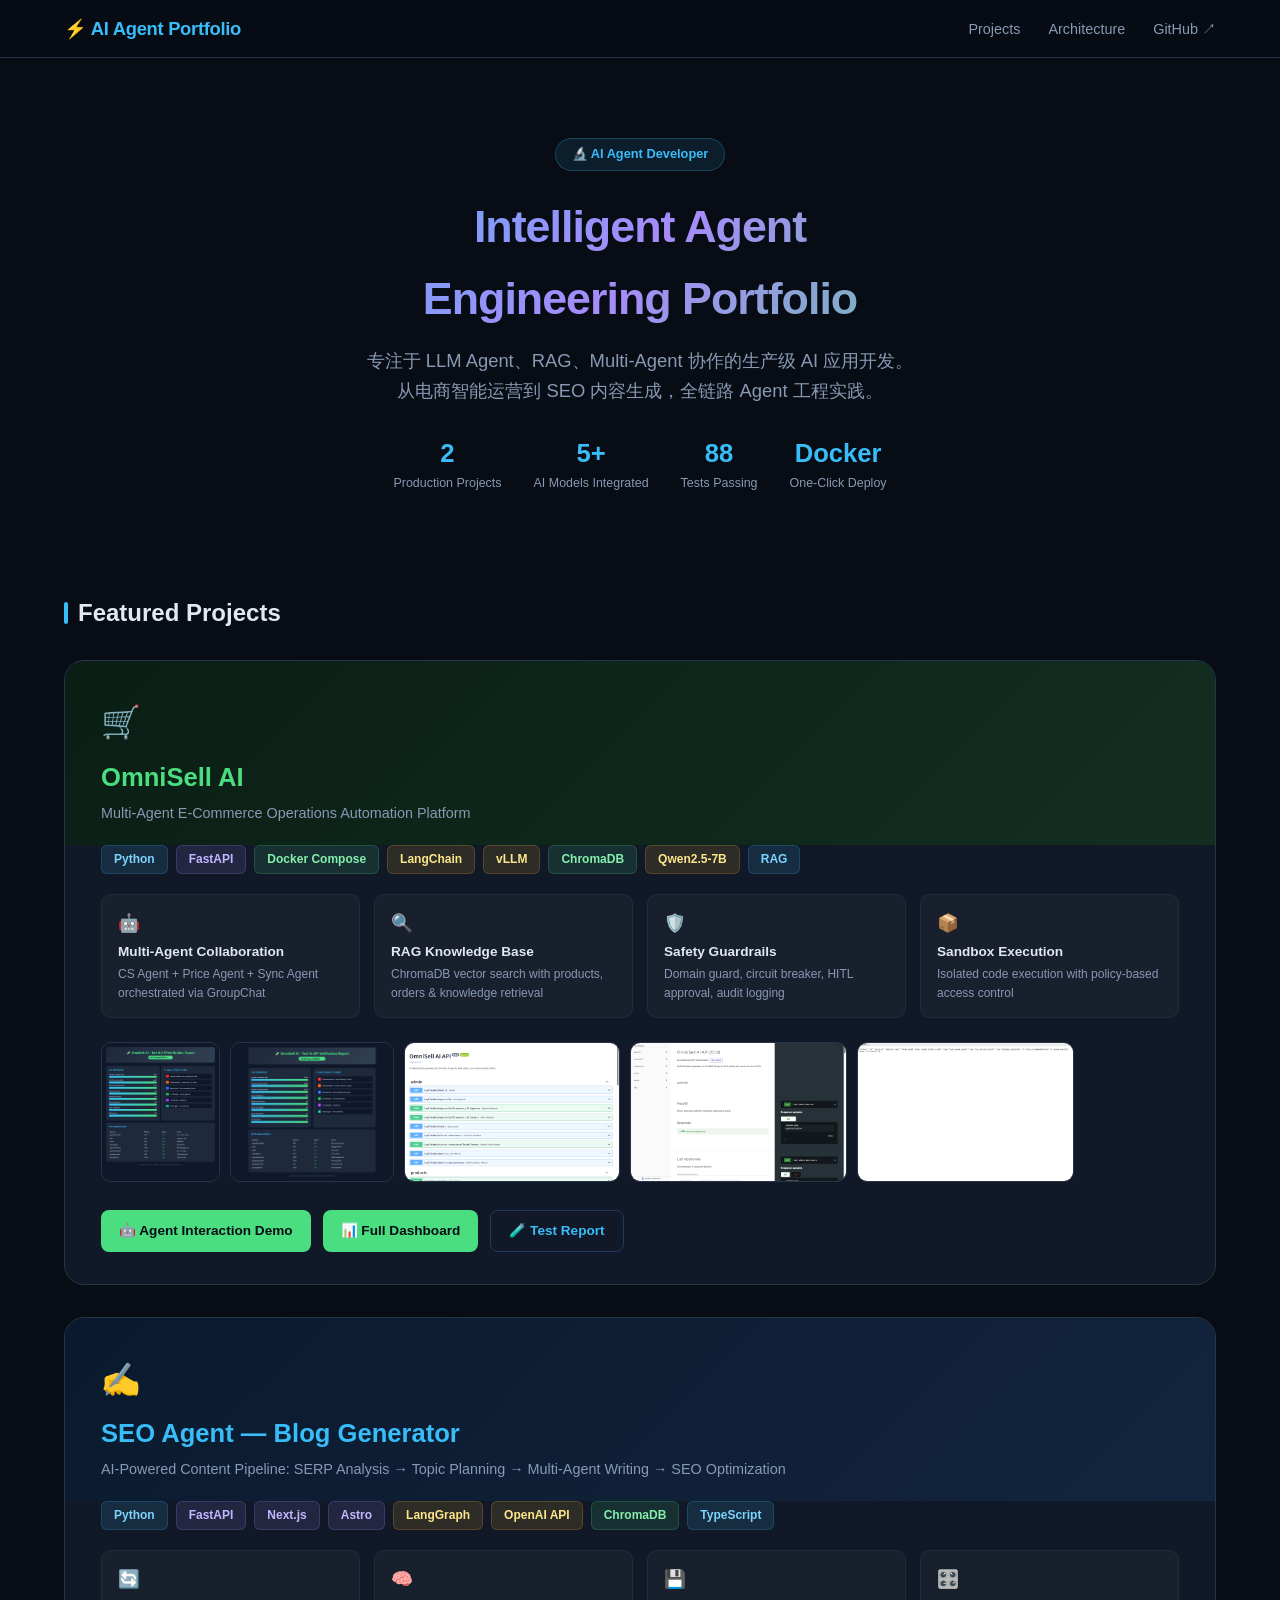
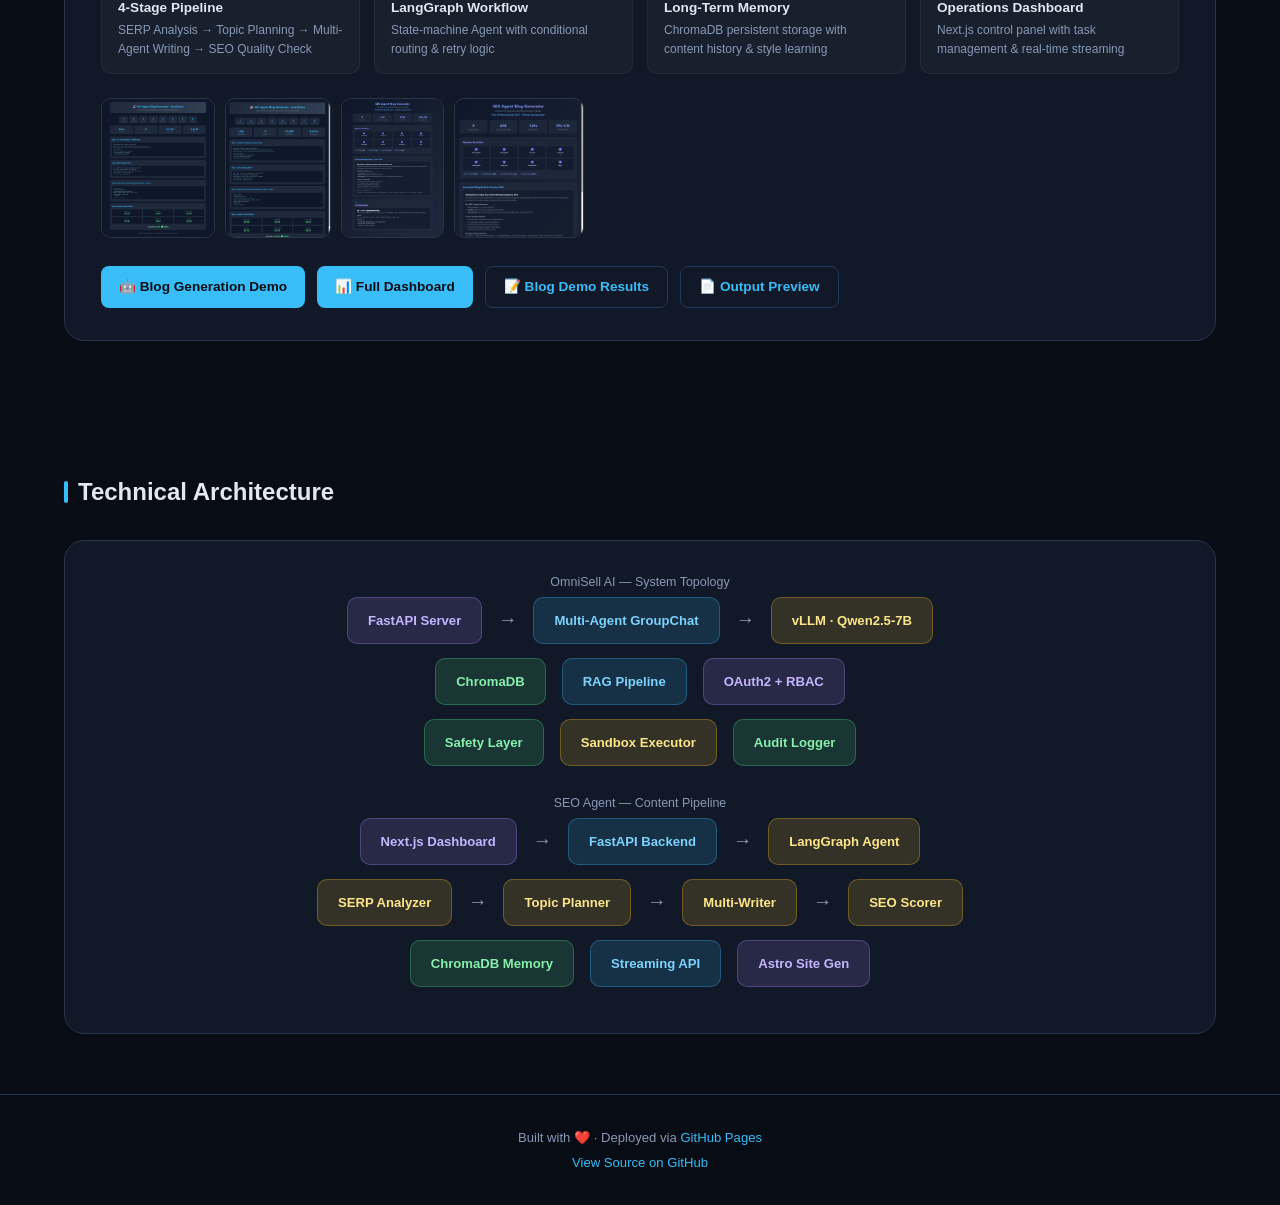
==== index.html @ cc92be22 "Initial commit: portfolio site" ====
﻿<!DOCTYPE html>
<html lang="zh-CN">
<head>
<meta charset="UTF-8">
<meta name="viewport" content="width=device-width, initial-scale=1.0">
<title>AI Agent Developer — Portfolio</title>
<style>
* { margin: 0; padding: 0; box-sizing: border-box; }

:root {
  --bg: #080c14;
  --surface: #111827;
  --surface-hover: #1a2332;
  --border: #1e3a5f;
  --border-light: #263548;
  --text: #e2e8f0;
  --text-muted: #8899b4;
  --accent-blue: #38bdf8;
  --accent-green: #4ade80;
  --accent-purple: #a78bfa;
  --accent-amber: #fbbf24;
}

body {
  font-family: "Segoe UI", "Microsoft YaHei", "PingFang SC", -apple-system, sans-serif;
  background: var(--bg);
  color: var(--text);
  line-height: 1.6;
  min-height: 100vh;
}

.container { max-width: 1200px; margin: 0 auto; padding: 0 24px; }

/* ── Navigation ── */
.nav {
  position: sticky; top: 0; z-index: 100;
  background: rgba(8, 12, 20, 0.85);
  backdrop-filter: blur(16px);
  border-bottom: 1px solid var(--border-light);
  padding: 14px 0;
}
.nav .container { display: flex; align-items: center; justify-content: space-between; }
.nav .logo { font-size: 1.15em; font-weight: 700; color: var(--accent-blue); letter-spacing: -0.3px; }
.nav-links { display: flex; gap: 28px; list-style: none; }
.nav-links a { color: var(--text-muted); text-decoration: none; font-size: 0.9em; transition: color 0.2s; }
.nav-links a:hover { color: var(--text); }

/* ── Hero ── */
.hero {
  padding: 80px 0 60px;
  text-align: center;
}
.hero .badge {
  display: inline-block; padding: 5px 16px;
  background: rgba(56, 189, 248, 0.1);
  border: 1px solid rgba(56, 189, 248, 0.25);
  border-radius: 20px;
  color: var(--accent-blue); font-size: 0.8em; font-weight: 600;
  margin-bottom: 20px;
}
.hero h1 {
  font-size: 2.8em; font-weight: 800; letter-spacing: -1px;
  background: linear-gradient(135deg, #38bdf8 0%, #a78bfa 50%, #4ade80 100%);
  -webkit-background-clip: text; -webkit-text-fill-color: transparent;
  margin-bottom: 12px;
}
.hero .tagline { font-size: 1.15em; color: var(--text-muted); max-width: 560px; margin: 0 auto 28px; }
.hero .quick-stats { display: flex; gap: 32px; justify-content: center; flex-wrap: wrap; }
.hero .stat-item { text-align: center; }
.hero .stat-num { font-size: 1.6em; font-weight: 700; color: var(--accent-blue); }
.hero .stat-label { font-size: 0.78em; color: var(--text-muted); }

/* ── Section Titles ── */
.section-title {
  font-size: 1.5em; font-weight: 700; margin-bottom: 28px;
  display: flex; align-items: center; gap: 10px;
}
.section-title::before {
  content: ""; display: inline-block; width: 4px; height: 22px;
  background: var(--accent-blue); border-radius: 2px;
}

/* ── Project Cards ── */
.projects-section { padding: 40px 0 60px; }
.project-card {
  background: var(--surface);
  border: 1px solid var(--border-light);
  border-radius: 20px;
  overflow: hidden;
  margin-bottom: 32px;
  transition: border-color 0.25s, box-shadow 0.25s;
}
.project-card:hover { border-color: var(--border); box-shadow: 0 8px 40px rgba(0,0,0,0.3); }

.project-hero {
  padding: 36px 36px 20px;
  position: relative;
}
.project-hero.omnisell { background: linear-gradient(135deg, #0a1e14 0%, #132e21 100%); }
.project-hero.seo { background: linear-gradient(135deg, #0a1a2e 0%, #13243e 100%); }
.project-hero .project-icon { font-size: 2em; margin-bottom: 8px; }
.project-hero h2 { font-size: 1.6em; font-weight: 700; }
.project-hero.omnisell h2 { color: var(--accent-green); }
.project-hero.seo h2 { color: var(--accent-blue); }
.project-hero .project-subtitle { color: var(--text-muted); font-size: 0.9em; margin-top: 4px; }

.project-body { padding: 0 36px 32px; }

/* Tags */
.tag-list { display: flex; flex-wrap: wrap; gap: 8px; margin-bottom: 20px; }
.tag {
  padding: 4px 12px; border-radius: 6px;
  font-size: 0.75em; font-weight: 600;
}
.tag.lang { background: rgba(56,189,248,0.12); color: #7dd3fc; border: 1px solid rgba(56,189,248,0.2); }
.tag.fw { background: rgba(167,139,250,0.12); color: #c4b5fd; border: 1px solid rgba(167,139,250,0.2); }
.tag.infra { background: rgba(74,222,128,0.12); color: #86efac; border: 1px solid rgba(74,222,128,0.2); }
.tag.ai { background: rgba(251,191,36,0.12); color: #fde68a; border: 1px solid rgba(251,191,36,0.2); }

/* Feature Grid */
.feature-grid { display: grid; grid-template-columns: repeat(auto-fit, minmax(240px, 1fr)); gap: 14px; margin-bottom: 24px; }
.feature-item {
  background: rgba(255,255,255,0.03);
  border: 1px solid rgba(255,255,255,0.05);
  border-radius: 10px; padding: 14px 16px;
}
.feature-item .feat-icon { font-size: 1.1em; margin-bottom: 4px; }
.feature-item .feat-title { font-size: 0.85em; font-weight: 600; color: var(--text); }
.feature-item .feat-desc { font-size: 0.75em; color: var(--text-muted); margin-top: 2px; }

/* Screenshot Strip */
.screenshot-strip { display: flex; gap: 10px; overflow-x: auto; padding-bottom: 8px; margin-bottom: 20px; }
.screenshot-strip img {
  height: 140px; border-radius: 10px;
  border: 1px solid var(--border-light);
  flex-shrink: 0; cursor: pointer;
  transition: transform 0.2s, border-color 0.2s;
}
.screenshot-strip img:hover { transform: scale(1.03); border-color: var(--accent-blue); }

/* Demo Links */
.demo-links { display: flex; gap: 12px; flex-wrap: wrap; }
.demo-link {
  display: inline-flex; align-items: center; gap: 6px;
  padding: 9px 18px; border-radius: 8px;
  font-size: 0.85em; font-weight: 600; text-decoration: none;
  transition: all 0.2s;
}
.demo-link.primary {
  background: var(--accent-blue); color: #080c14;
}
.demo-link.primary:hover { background: #7dd3fc; }
.demo-link.secondary {
  border: 1px solid var(--border); color: var(--accent-blue);
}
.demo-link.secondary:hover { border-color: var(--accent-blue); background: rgba(56,189,248,0.08); }
.demo-link.green {
  background: var(--accent-green); color: #080c14;
}
.demo-link.green:hover { background: #86efac; }

/* ── Architecture Section ── */
.arch-section { padding: 40px 0 60px; }
.arch-diagram {
  background: var(--surface);
  border: 1px solid var(--border-light);
  border-radius: 20px; padding: 32px;
  overflow-x: auto;
}
.arch-row { display: flex; gap: 16px; justify-content: center; flex-wrap: wrap; margin-bottom: 14px; }
.arch-box {
  padding: 12px 20px; border-radius: 10px;
  font-size: 0.82em; font-weight: 600; text-align: center;
  white-space: nowrap;
}
.arch-box.frontend { background: rgba(167,139,250,0.15); border: 1px solid rgba(167,139,250,0.3); color: #c4b5fd; }
.arch-box.backend { background: rgba(56,189,248,0.15); border: 1px solid rgba(56,189,248,0.3); color: #7dd3fc; }
.arch-box.data { background: rgba(74,222,128,0.15); border: 1px solid rgba(74,222,128,0.3); color: #86efac; }
.arch-box.ai { background: rgba(251,191,36,0.15); border: 1px solid rgba(251,191,36,0.3); color: #fde68a; }
.arch-arrow { color: var(--text-muted); font-size: 1.2em; display: flex; align-items: center; }

/* ── Footer ── */
.footer {
  border-top: 1px solid var(--border-light);
  padding: 32px 0;
  text-align: center;
  color: var(--text-muted); font-size: 0.82em;
}
.footer a { color: var(--accent-blue); text-decoration: none; }
.footer a:hover { text-decoration: underline; }

/* ── Responsive ── */
@media (max-width: 768px) {
  .hero h1 { font-size: 2em; }
  .hero .quick-stats { gap: 18px; }
  .project-hero, .project-body { padding-left: 20px; padding-right: 20px; }
  .feature-grid { grid-template-columns: 1fr; }
}
</style>
</head>
<body>

<!-- Navigation -->
<nav class="nav">
  <div class="container">
    <span class="logo">⚡ AI Agent Portfolio</span>
    <ul class="nav-links">
      <li><a href="#projects">Projects</a></li>
      <li><a href="#architecture">Architecture</a></li>
      <li><a href="https://github.com" target="_blank">GitHub ↗</a></li>
    </ul>
  </div>
</nav>

<!-- Hero -->
<section class="hero">
  <div class="container">
    <div class="badge">🔬 AI Agent Developer</div>
    <h1>Intelligent Agent<br>Engineering Portfolio</h1>
    <p class="tagline">
专注于 LLM Agent、RAG、Multi-Agent 协作的生产级 AI 应用开发。
从电商智能运营到 SEO 内容生成，全链路 Agent 工程实践。
    </p>
    <div class="quick-stats">
      <div class="stat-item"><div class="stat-num">2</div><div class="stat-label">Production Projects</div></div>
      <div class="stat-item"><div class="stat-num">5+</div><div class="stat-label">AI Models Integrated</div></div>
      <div class="stat-item"><div class="stat-num">88</div><div class="stat-label">Tests Passing</div></div>
      <div class="stat-item"><div class="stat-num">Docker</div><div class="stat-label">One-Click Deploy</div></div>
    </div>
  </div>
</section>

<!-- Projects -->
<section class="projects-section" id="projects">
  <div class="container">
    <h3 class="section-title">Featured Projects</h3>

    <!-- OmniSell -->
    <div class="project-card">
      <div class="project-hero omnisell">
        <div class="project-icon">🛒</div>
        <h2>OmniSell AI</h2>
        <p class="project-subtitle">Multi-Agent E-Commerce Operations Automation Platform</p>
      </div>
      <div class="project-body">
        <div class="tag-list">
          <span class="tag lang">Python</span>
          <span class="tag fw">FastAPI</span>
          <span class="tag infra">Docker Compose</span>
          <span class="tag ai">LangChain</span>
          <span class="tag ai">vLLM</span>
          <span class="tag infra">ChromaDB</span>
          <span class="tag ai">Qwen2.5-7B</span>
          <span class="tag lang">RAG</span>
        </div>

        <div class="feature-grid">
          <div class="feature-item">
            <div class="feat-icon">🤖</div>
            <div class="feat-title">Multi-Agent Collaboration</div>
            <div class="feat-desc">CS Agent + Price Agent + Sync Agent orchestrated via GroupChat</div>
          </div>
          <div class="feature-item">
            <div class="feat-icon">🔍</div>
            <div class="feat-title">RAG Knowledge Base</div>
            <div class="feat-desc">ChromaDB vector search with products, orders & knowledge retrieval</div>
          </div>
          <div class="feature-item">
            <div class="feat-icon">🛡️</div>
            <div class="feat-title">Safety Guardrails</div>
            <div class="feat-desc">Domain guard, circuit breaker, HITL approval, audit logging</div>
          </div>
          <div class="feature-item">
            <div class="feat-icon">📦</div>
            <div class="feat-title">Sandbox Execution</div>
            <div class="feat-desc">Isolated code execution with policy-based access control</div>
          </div>
        </div>

        <div class="screenshot-strip">
          <img src="screenshots/08_omnisell_test_dashboard.png" alt="OmniSell Test Dashboard" title="Test Dashboard — 88/88 Passing">
          <img src="screenshots/09_omnisell_test_dashboard_ui.png" alt="OmniSell Full UI" title="Full System Dashboard">
          <img src="screenshots/01_omnisell_swagger_docs.png" alt="API Swagger Docs" title="Swagger API Documentation">
          <img src="screenshots/02_omnisell_redoc_api.png" alt="API ReDoc" title="ReDoc API Reference">
          <img src="screenshots/03_omnisell_health_check.png" alt="Health Check" title="System Health Check">
        </div>

        <div class="demo-links">
          <a href="omnisell_agent_demo.html" class="demo-link green">🤖 Agent Interaction Demo</a>
          <a href="omnisell_full_dashboard.html" class="demo-link green">📊 Full Dashboard</a>
          <a href="omnisell_test_dashboard.html" class="demo-link secondary">🧪 Test Report</a>
        </div>
      </div>
    </div>

    <!-- SEO Agent -->
    <div class="project-card">
      <div class="project-hero seo">
        <div class="project-icon">✍️</div>
        <h2>SEO Agent — Blog Generator</h2>
        <p class="project-subtitle">AI-Powered Content Pipeline: SERP Analysis → Topic Planning → Multi-Agent Writing → SEO Optimization</p>
      </div>
      <div class="project-body">
        <div class="tag-list">
          <span class="tag lang">Python</span>
          <span class="tag fw">FastAPI</span>
          <span class="tag fw">Next.js</span>
          <span class="tag fw">Astro</span>
          <span class="tag ai">LangGraph</span>
          <span class="tag ai">OpenAI API</span>
          <span class="tag infra">ChromaDB</span>
          <span class="tag lang">TypeScript</span>
        </div>

        <div class="feature-grid">
          <div class="feature-item">
            <div class="feat-icon">🔄</div>
            <div class="feat-title">4-Stage Pipeline</div>
            <div class="feat-desc">SERP Analysis → Topic Planning → Multi-Agent Writing → SEO Quality Check</div>
          </div>
          <div class="feature-item">
            <div class="feat-icon">🧠</div>
            <div class="feat-title">LangGraph Workflow</div>
            <div class="feat-desc">State-machine Agent with conditional routing & retry logic</div>
          </div>
          <div class="feature-item">
            <div class="feat-icon">💾</div>
            <div class="feat-title">Long-Term Memory</div>
            <div class="feat-desc">ChromaDB persistent storage with content history & style learning</div>
          </div>
          <div class="feature-item">
            <div class="feat-icon">🎛️</div>
            <div class="feat-title">Operations Dashboard</div>
            <div class="feat-desc">Next.js control panel with task management & real-time streaming</div>
          </div>
        </div>

        <div class="screenshot-strip">
          <img src="screenshots/09_seo_agent_dashboard_ui.png" alt="SEO Agent Dashboard" title="Full System Dashboard">
          <img src="screenshots/08_blog_generation_dashboard.png" alt="Blog Generation" title="Blog Generation Dashboard">
          <img src="screenshots/10_blog_output_preview_ui.png" alt="Blog Output Preview UI" title="Blog Preview Interface">
          <img src="screenshots/09_blog_output_preview.png" alt="Blog Output" title="Generated Blog Output">
        </div>

        <div class="demo-links">
          <a href="seo_agent_blog_demo.html" class="demo-link primary">🤖 Blog Generation Demo</a>
          <a href="seo_agent_full_dashboard.html" class="demo-link primary">📊 Full Dashboard</a>
          <a href="blog_demo_dashboard.html" class="demo-link secondary">📝 Blog Demo Results</a>
          <a href="09_blog_output_preview.html" class="demo-link secondary">📄 Output Preview</a>
        </div>
      </div>
    </div>
  </div>
</section>

<!-- Architecture -->
<section class="arch-section" id="architecture">
  <div class="container">
    <h3 class="section-title">Technical Architecture</h3>

    <div class="arch-diagram">
      <div style="text-align:center;margin-bottom:4px;font-size:0.78em;color:var(--text-muted);">
        OmniSell AI — System Topology
      </div>
      <div class="arch-row">
        <span class="arch-box frontend">FastAPI Server</span>
        <span class="arch-arrow">→</span>
        <span class="arch-box backend">Multi-Agent GroupChat</span>
        <span class="arch-arrow">→</span>
        <span class="arch-box ai">vLLM · Qwen2.5-7B</span>
      </div>
      <div class="arch-row">
        <span class="arch-box data">ChromaDB</span>
        <span class="arch-box backend">RAG Pipeline</span>
        <span class="arch-box frontend">OAuth2 + RBAC</span>
      </div>
      <div class="arch-row">
        <span class="arch-box data">Safety Layer</span>
        <span class="arch-box ai">Sandbox Executor</span>
        <span class="arch-box data">Audit Logger</span>
      </div>

      <div style="text-align:center;margin:28px 0 4px;font-size:0.78em;color:var(--text-muted);">
        SEO Agent — Content Pipeline
      </div>
      <div class="arch-row">
        <span class="arch-box frontend">Next.js Dashboard</span>
        <span class="arch-arrow">→</span>
        <span class="arch-box backend">FastAPI Backend</span>
        <span class="arch-arrow">→</span>
        <span class="arch-box ai">LangGraph Agent</span>
      </div>
      <div class="arch-row">
        <span class="arch-box ai">SERP Analyzer</span>
        <span class="arch-arrow">→</span>
        <span class="arch-box ai">Topic Planner</span>
        <span class="arch-arrow">→</span>
        <span class="arch-box ai">Multi-Writer</span>
        <span class="arch-arrow">→</span>
        <span class="arch-box ai">SEO Scorer</span>
      </div>
      <div class="arch-row">
        <span class="arch-box data">ChromaDB Memory</span>
        <span class="arch-box backend">Streaming API</span>
        <span class="arch-box frontend">Astro Site Gen</span>
      </div>
    </div>
  </div>
</section>

<!-- Footer -->
<footer class="footer">
  <div class="container">
    <p>Built with ❤️ · Deployed via <a href="https://pages.github.com" target="_blank">GitHub Pages</a></p>
    <p style="margin-top:4px;">
      <a href="https://github.com" target="_blank">View Source on GitHub</a>
    </p>
  </div>
</footer>

</body>
</html>
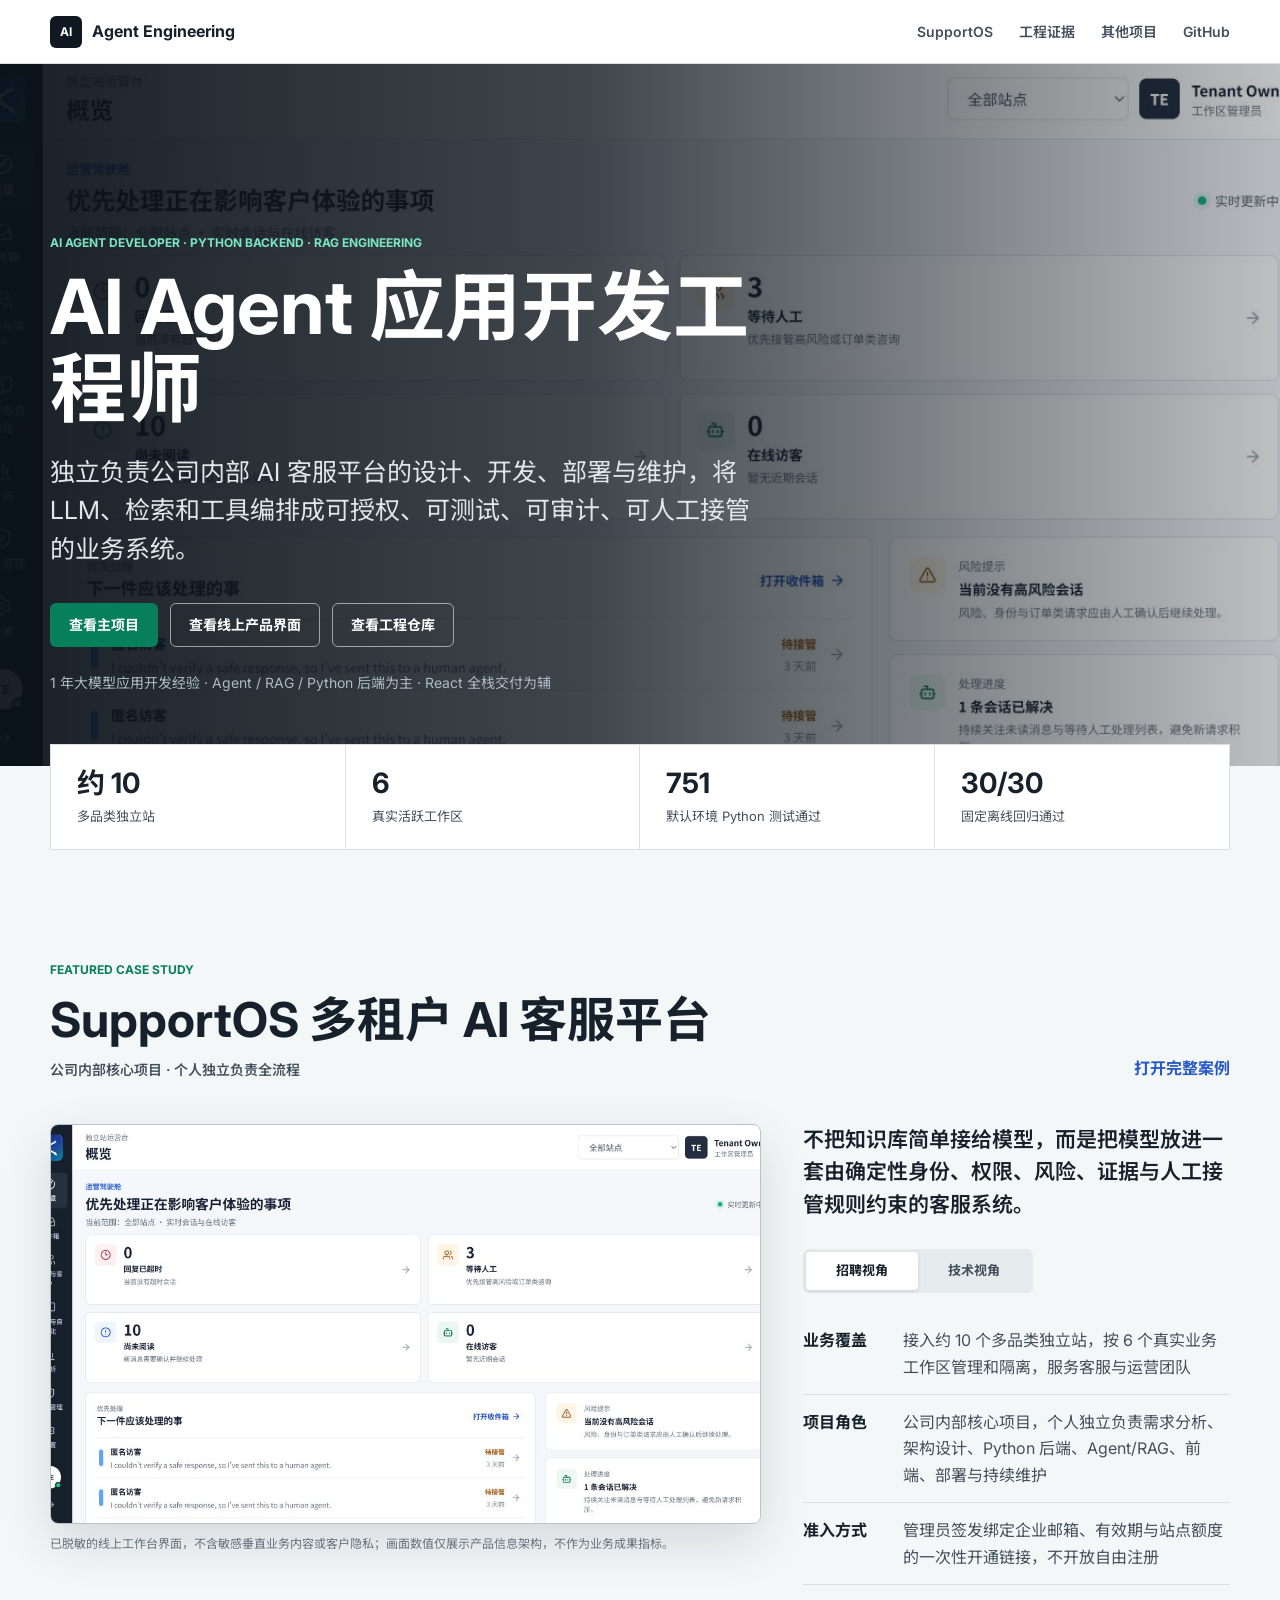
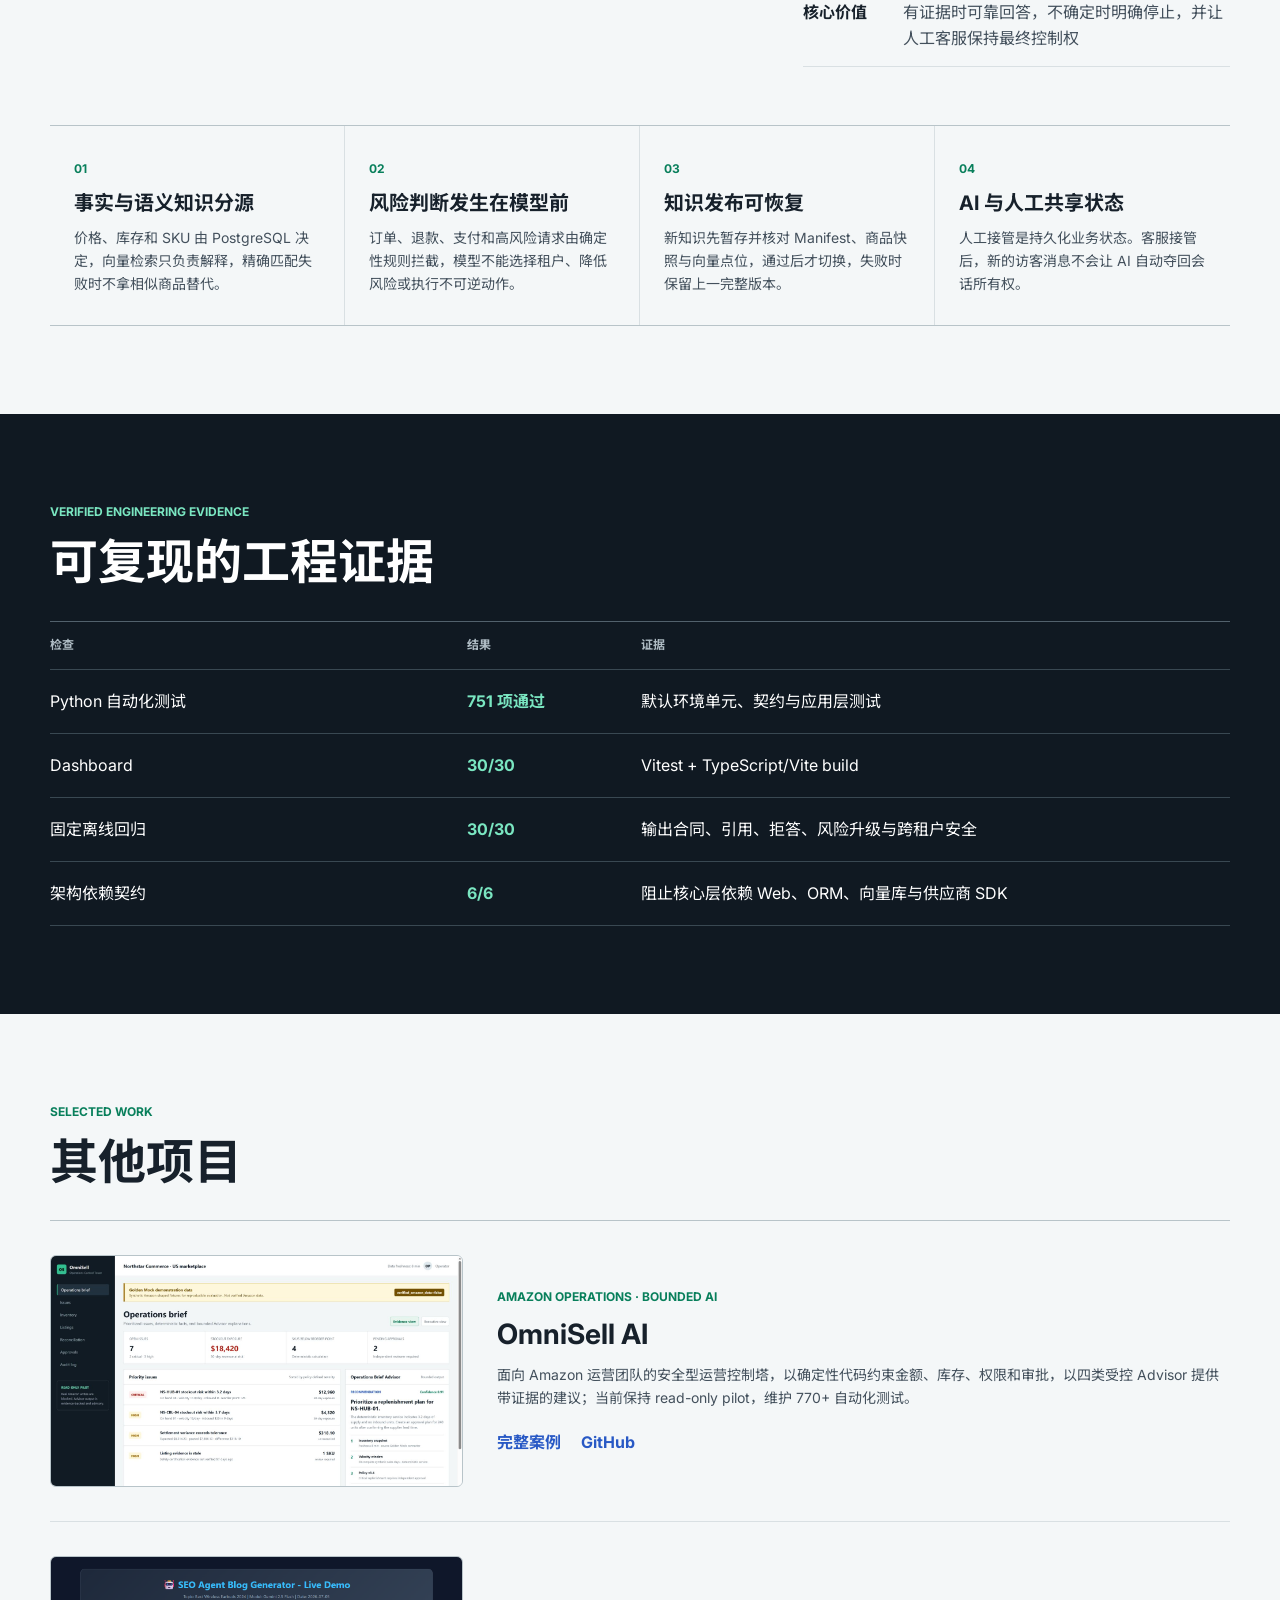
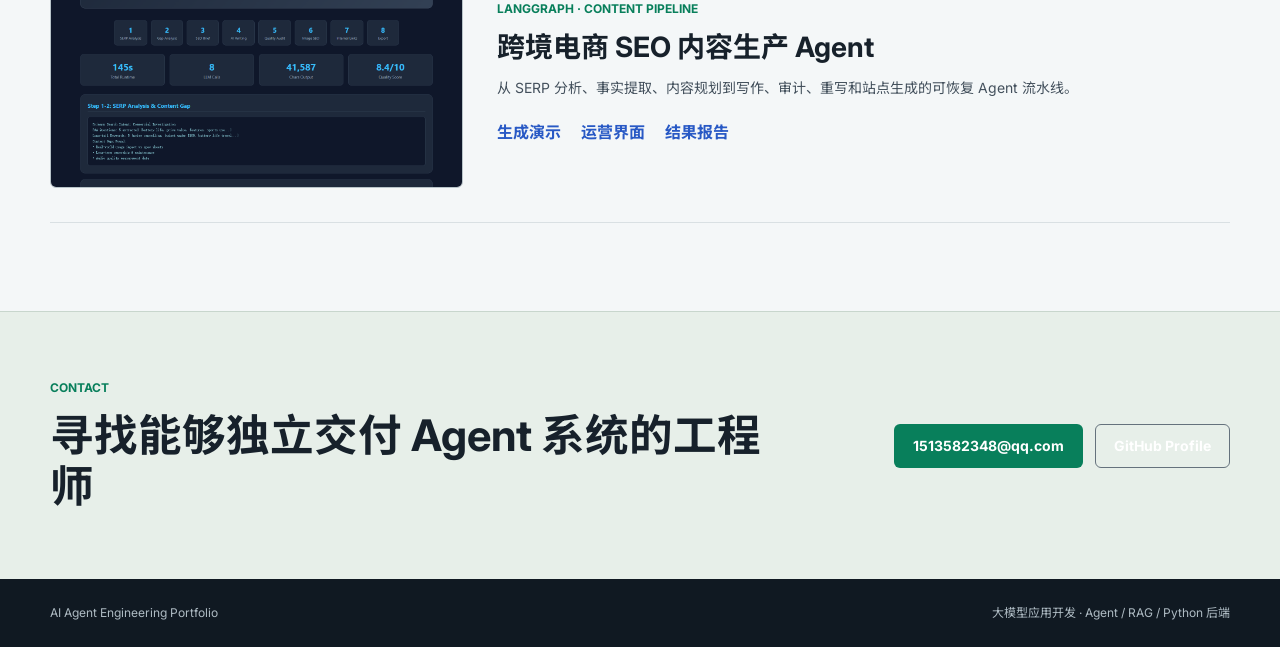
==== commit f05de0c6: "feat: publish current AI engineering case studies" ====
--- a/index.html
+++ b/index.html
@@ -1,422 +1,206 @@
-﻿<!DOCTYPE html>
+<!DOCTYPE html>
 <html lang="zh-CN">
 <head>
-<meta charset="UTF-8">
-<meta name="viewport" content="width=device-width, initial-scale=1.0">
-<title>AI Agent Developer — Portfolio</title>
-<style>
-* { margin: 0; padding: 0; box-sizing: border-box; }
-
-:root {
-  --bg: #080c14;
-  --surface: #111827;
-  --surface-hover: #1a2332;
-  --border: #1e3a5f;
-  --border-light: #263548;
-  --text: #e2e8f0;
-  --text-muted: #8899b4;
-  --accent-blue: #38bdf8;
-  --accent-green: #4ade80;
-  --accent-purple: #a78bfa;
-  --accent-amber: #fbbf24;
-}
-
-body {
-  font-family: "Segoe UI", "Microsoft YaHei", "PingFang SC", -apple-system, sans-serif;
-  background: var(--bg);
-  color: var(--text);
-  line-height: 1.6;
-  min-height: 100vh;
-}
-
-.container { max-width: 1200px; margin: 0 auto; padding: 0 24px; }
-
-/* ── Navigation ── */
-.nav {
-  position: sticky; top: 0; z-index: 100;
-  background: rgba(8, 12, 20, 0.85);
-  backdrop-filter: blur(16px);
-  border-bottom: 1px solid var(--border-light);
-  padding: 14px 0;
-}
-.nav .container { display: flex; align-items: center; justify-content: space-between; }
-.nav .logo { font-size: 1.15em; font-weight: 700; color: var(--accent-blue); letter-spacing: -0.3px; }
-.nav-links { display: flex; gap: 28px; list-style: none; }
-.nav-links a { color: var(--text-muted); text-decoration: none; font-size: 0.9em; transition: color 0.2s; }
-.nav-links a:hover { color: var(--text); }
-
-/* ── Hero ── */
-.hero {
-  padding: 80px 0 60px;
-  text-align: center;
-}
-.hero .badge {
-  display: inline-block; padding: 5px 16px;
-  background: rgba(56, 189, 248, 0.1);
-  border: 1px solid rgba(56, 189, 248, 0.25);
-  border-radius: 20px;
-  color: var(--accent-blue); font-size: 0.8em; font-weight: 600;
-  margin-bottom: 20px;
-}
-.hero h1 {
-  font-size: 2.8em; font-weight: 800; letter-spacing: -1px;
-  background: linear-gradient(135deg, #38bdf8 0%, #a78bfa 50%, #4ade80 100%);
-  -webkit-background-clip: text; -webkit-text-fill-color: transparent;
-  margin-bottom: 12px;
-}
-.hero .tagline { font-size: 1.15em; color: var(--text-muted); max-width: 560px; margin: 0 auto 28px; }
-.hero .quick-stats { display: flex; gap: 32px; justify-content: center; flex-wrap: wrap; }
-.hero .stat-item { text-align: center; }
-.hero .stat-num { font-size: 1.6em; font-weight: 700; color: var(--accent-blue); }
-.hero .stat-label { font-size: 0.78em; color: var(--text-muted); }
-
-/* ── Section Titles ── */
-.section-title {
-  font-size: 1.5em; font-weight: 700; margin-bottom: 28px;
-  display: flex; align-items: center; gap: 10px;
-}
-.section-title::before {
-  content: ""; display: inline-block; width: 4px; height: 22px;
-  background: var(--accent-blue); border-radius: 2px;
-}
-
-/* ── Project Cards ── */
-.projects-section { padding: 40px 0 60px; }
-.project-card {
-  background: var(--surface);
-  border: 1px solid var(--border-light);
-  border-radius: 20px;
-  overflow: hidden;
-  margin-bottom: 32px;
-  transition: border-color 0.25s, box-shadow 0.25s;
-}
-.project-card:hover { border-color: var(--border); box-shadow: 0 8px 40px rgba(0,0,0,0.3); }
-
-.project-hero {
-  padding: 36px 36px 20px;
-  position: relative;
-}
-.project-hero.omnisell { background: linear-gradient(135deg, #0a1e14 0%, #132e21 100%); }
-.project-hero.seo { background: linear-gradient(135deg, #0a1a2e 0%, #13243e 100%); }
-.project-hero .project-icon { font-size: 2em; margin-bottom: 8px; }
-.project-hero h2 { font-size: 1.6em; font-weight: 700; }
-.project-hero.omnisell h2 { color: var(--accent-green); }
-.project-hero.seo h2 { color: var(--accent-blue); }
-.project-hero .project-subtitle { color: var(--text-muted); font-size: 0.9em; margin-top: 4px; }
-
-.project-body { padding: 0 36px 32px; }
-
-/* Tags */
-.tag-list { display: flex; flex-wrap: wrap; gap: 8px; margin-bottom: 20px; }
-.tag {
-  padding: 4px 12px; border-radius: 6px;
-  font-size: 0.75em; font-weight: 600;
-}
-.tag.lang { background: rgba(56,189,248,0.12); color: #7dd3fc; border: 1px solid rgba(56,189,248,0.2); }
-.tag.fw { background: rgba(167,139,250,0.12); color: #c4b5fd; border: 1px solid rgba(167,139,250,0.2); }
-.tag.infra { background: rgba(74,222,128,0.12); color: #86efac; border: 1px solid rgba(74,222,128,0.2); }
-.tag.ai { background: rgba(251,191,36,0.12); color: #fde68a; border: 1px solid rgba(251,191,36,0.2); }
-
-/* Feature Grid */
-.feature-grid { display: grid; grid-template-columns: repeat(auto-fit, minmax(240px, 1fr)); gap: 14px; margin-bottom: 24px; }
-.feature-item {
-  background: rgba(255,255,255,0.03);
-  border: 1px solid rgba(255,255,255,0.05);
-  border-radius: 10px; padding: 14px 16px;
-}
-.feature-item .feat-icon { font-size: 1.1em; margin-bottom: 4px; }
-.feature-item .feat-title { font-size: 0.85em; font-weight: 600; color: var(--text); }
-.feature-item .feat-desc { font-size: 0.75em; color: var(--text-muted); margin-top: 2px; }
-
-/* Screenshot Strip */
-.screenshot-strip { display: flex; gap: 10px; overflow-x: auto; padding-bottom: 8px; margin-bottom: 20px; }
-.screenshot-strip img {
-  height: 140px; border-radius: 10px;
-  border: 1px solid var(--border-light);
-  flex-shrink: 0; cursor: pointer;
-  transition: transform 0.2s, border-color 0.2s;
-}
-.screenshot-strip img:hover { transform: scale(1.03); border-color: var(--accent-blue); }
-
-/* Demo Links */
-.demo-links { display: flex; gap: 12px; flex-wrap: wrap; }
-.demo-link {
-  display: inline-flex; align-items: center; gap: 6px;
-  padding: 9px 18px; border-radius: 8px;
-  font-size: 0.85em; font-weight: 600; text-decoration: none;
-  transition: all 0.2s;
-}
-.demo-link.primary {
-  background: var(--accent-blue); color: #080c14;
-}
-.demo-link.primary:hover { background: #7dd3fc; }
-.demo-link.secondary {
-  border: 1px solid var(--border); color: var(--accent-blue);
-}
-.demo-link.secondary:hover { border-color: var(--accent-blue); background: rgba(56,189,248,0.08); }
-.demo-link.green {
-  background: var(--accent-green); color: #080c14;
-}
-.demo-link.green:hover { background: #86efac; }
-
-/* ── Architecture Section ── */
-.arch-section { padding: 40px 0 60px; }
-.arch-diagram {
-  background: var(--surface);
-  border: 1px solid var(--border-light);
-  border-radius: 20px; padding: 32px;
-  overflow-x: auto;
-}
-.arch-row { display: flex; gap: 16px; justify-content: center; flex-wrap: wrap; margin-bottom: 14px; }
-.arch-box {
-  padding: 12px 20px; border-radius: 10px;
-  font-size: 0.82em; font-weight: 600; text-align: center;
-  white-space: nowrap;
-}
-.arch-box.frontend { background: rgba(167,139,250,0.15); border: 1px solid rgba(167,139,250,0.3); color: #c4b5fd; }
-.arch-box.backend { background: rgba(56,189,248,0.15); border: 1px solid rgba(56,189,248,0.3); color: #7dd3fc; }
-.arch-box.data { background: rgba(74,222,128,0.15); border: 1px solid rgba(74,222,128,0.3); color: #86efac; }
-.arch-box.ai { background: rgba(251,191,36,0.15); border: 1px solid rgba(251,191,36,0.3); color: #fde68a; }
-.arch-arrow { color: var(--text-muted); font-size: 1.2em; display: flex; align-items: center; }
-
-/* ── Footer ── */
-.footer {
-  border-top: 1px solid var(--border-light);
-  padding: 32px 0;
-  text-align: center;
-  color: var(--text-muted); font-size: 0.82em;
-}
-.footer a { color: var(--accent-blue); text-decoration: none; }
-.footer a:hover { text-decoration: underline; }
-
-/* ── Responsive ── */
-@media (max-width: 768px) {
-  .hero h1 { font-size: 2em; }
-  .hero .quick-stats { gap: 18px; }
-  .project-hero, .project-body { padding-left: 20px; padding-right: 20px; }
-  .feature-grid { grid-template-columns: 1fr; }
-}
-</style>
+  <meta charset="UTF-8">
+  <meta name="viewport" content="width=device-width, initial-scale=1.0">
+  <meta name="description" content="大模型应用开发工程师作品集，展示公司内部 SupportOS AI 客服平台，以及 Agent 编排、RAG、多租户安全和全栈交付能力。">
+  <title>AI Agent 应用开发工程师 | Portfolio</title>
+  <link rel="icon" href="assets/favicon.svg" type="image/svg+xml">
+  <link rel="preconnect" href="https://fonts.googleapis.com">
+  <link rel="preconnect" href="https://fonts.gstatic.com" crossorigin>
+  <link href="https://fonts.googleapis.com/css2?family=Inter:wght@400;500;600;700&family=Noto+Sans+SC:wght@400;500;600;700&display=swap" rel="stylesheet">
+  <link rel="stylesheet" href="assets/styles.css?v=20260810">
 </head>
 <body>
-
-<!-- Navigation -->
-<nav class="nav">
-  <div class="container">
-    <span class="logo">⚡ AI Agent Portfolio</span>
-    <ul class="nav-links">
-      <li><a href="#projects">Projects</a></li>
-      <li><a href="#architecture">Architecture</a></li>
-      <li><a href="https://github.com" target="_blank">GitHub ↗</a></li>
-    </ul>
-  </div>
-</nav>
-
-<!-- Hero -->
-<section class="hero">
-  <div class="container">
-    <div class="badge">🔬 AI Agent Developer</div>
-    <h1>Intelligent Agent<br>Engineering Portfolio</h1>
-    <p class="tagline">
-专注于 LLM Agent、RAG、Multi-Agent 协作的生产级 AI 应用开发。
-从电商智能运营到 SEO 内容生成，全链路 Agent 工程实践。
-    </p>
-    <div class="quick-stats">
-      <div class="stat-item"><div class="stat-num">2</div><div class="stat-label">Production Projects</div></div>
-      <div class="stat-item"><div class="stat-num">5+</div><div class="stat-label">AI Models Integrated</div></div>
-      <div class="stat-item"><div class="stat-num">88</div><div class="stat-label">Tests Passing</div></div>
-      <div class="stat-item"><div class="stat-num">Docker</div><div class="stat-label">One-Click Deploy</div></div>
-    </div>
-  </div>
-</section>
-
-<!-- Projects -->
-<section class="projects-section" id="projects">
-  <div class="container">
-    <h3 class="section-title">Featured Projects</h3>
-
-    <!-- OmniSell -->
-    <div class="project-card">
-      <div class="project-hero omnisell">
-        <div class="project-icon">🛒</div>
-        <h2>OmniSell AI</h2>
-        <p class="project-subtitle">Multi-Agent E-Commerce Operations Automation Platform</p>
-      </div>
-      <div class="project-body">
-        <div class="tag-list">
-          <span class="tag lang">Python</span>
-          <span class="tag fw">FastAPI</span>
-          <span class="tag infra">Docker Compose</span>
-          <span class="tag ai">LangChain</span>
-          <span class="tag ai">vLLM</span>
-          <span class="tag infra">ChromaDB</span>
-          <span class="tag ai">Qwen2.5-7B</span>
-          <span class="tag lang">RAG</span>
-        </div>
-
-        <div class="feature-grid">
-          <div class="feature-item">
-            <div class="feat-icon">🤖</div>
-            <div class="feat-title">Multi-Agent Collaboration</div>
-            <div class="feat-desc">CS Agent + Price Agent + Sync Agent orchestrated via GroupChat</div>
-          </div>
-          <div class="feature-item">
-            <div class="feat-icon">🔍</div>
-            <div class="feat-title">RAG Knowledge Base</div>
-            <div class="feat-desc">ChromaDB vector search with products, orders & knowledge retrieval</div>
-          </div>
-          <div class="feature-item">
-            <div class="feat-icon">🛡️</div>
-            <div class="feat-title">Safety Guardrails</div>
-            <div class="feat-desc">Domain guard, circuit breaker, HITL approval, audit logging</div>
-          </div>
-          <div class="feature-item">
-            <div class="feat-icon">📦</div>
-            <div class="feat-title">Sandbox Execution</div>
-            <div class="feat-desc">Isolated code execution with policy-based access control</div>
-          </div>
-        </div>
-
-        <div class="screenshot-strip">
-          <img src="screenshots/08_omnisell_test_dashboard.png" alt="OmniSell Test Dashboard" title="Test Dashboard — 88/88 Passing">
-          <img src="screenshots/09_omnisell_test_dashboard_ui.png" alt="OmniSell Full UI" title="Full System Dashboard">
-          <img src="screenshots/01_omnisell_swagger_docs.png" alt="API Swagger Docs" title="Swagger API Documentation">
-          <img src="screenshots/02_omnisell_redoc_api.png" alt="API ReDoc" title="ReDoc API Reference">
-          <img src="screenshots/03_omnisell_health_check.png" alt="Health Check" title="System Health Check">
-        </div>
-
-        <div class="demo-links">
-          <a href="omnisell_agent_demo.html" class="demo-link green">🤖 Agent Interaction Demo</a>
-          <a href="omnisell_full_dashboard.html" class="demo-link green">📊 Full Dashboard</a>
-          <a href="omnisell_test_dashboard.html" class="demo-link secondary">🧪 Test Report</a>
-        </div>
-      </div>
-    </div>
-
-    <!-- SEO Agent -->
-    <div class="project-card">
-      <div class="project-hero seo">
-        <div class="project-icon">✍️</div>
-        <h2>SEO Agent — Blog Generator</h2>
-        <p class="project-subtitle">AI-Powered Content Pipeline: SERP Analysis → Topic Planning → Multi-Agent Writing → SEO Optimization</p>
-      </div>
-      <div class="project-body">
-        <div class="tag-list">
-          <span class="tag lang">Python</span>
-          <span class="tag fw">FastAPI</span>
-          <span class="tag fw">Next.js</span>
-          <span class="tag fw">Astro</span>
-          <span class="tag ai">LangGraph</span>
-          <span class="tag ai">OpenAI API</span>
-          <span class="tag infra">ChromaDB</span>
-          <span class="tag lang">TypeScript</span>
-        </div>
-
-        <div class="feature-grid">
-          <div class="feature-item">
-            <div class="feat-icon">🔄</div>
-            <div class="feat-title">4-Stage Pipeline</div>
-            <div class="feat-desc">SERP Analysis → Topic Planning → Multi-Agent Writing → SEO Quality Check</div>
-          </div>
-          <div class="feature-item">
-            <div class="feat-icon">🧠</div>
-            <div class="feat-title">LangGraph Workflow</div>
-            <div class="feat-desc">State-machine Agent with conditional routing & retry logic</div>
-          </div>
-          <div class="feature-item">
-            <div class="feat-icon">💾</div>
-            <div class="feat-title">Long-Term Memory</div>
-            <div class="feat-desc">ChromaDB persistent storage with content history & style learning</div>
-          </div>
-          <div class="feature-item">
-            <div class="feat-icon">🎛️</div>
-            <div class="feat-title">Operations Dashboard</div>
-            <div class="feat-desc">Next.js control panel with task management & real-time streaming</div>
-          </div>
-        </div>
-
-        <div class="screenshot-strip">
-          <img src="screenshots/09_seo_agent_dashboard_ui.png" alt="SEO Agent Dashboard" title="Full System Dashboard">
-          <img src="screenshots/08_blog_generation_dashboard.png" alt="Blog Generation" title="Blog Generation Dashboard">
-          <img src="screenshots/10_blog_output_preview_ui.png" alt="Blog Output Preview UI" title="Blog Preview Interface">
-          <img src="screenshots/09_blog_output_preview.png" alt="Blog Output" title="Generated Blog Output">
-        </div>
-
-        <div class="demo-links">
-          <a href="seo_agent_blog_demo.html" class="demo-link primary">🤖 Blog Generation Demo</a>
-          <a href="seo_agent_full_dashboard.html" class="demo-link primary">📊 Full Dashboard</a>
-          <a href="blog_demo_dashboard.html" class="demo-link secondary">📝 Blog Demo Results</a>
-          <a href="09_blog_output_preview.html" class="demo-link secondary">📄 Output Preview</a>
-        </div>
-      </div>
-    </div>
-  </div>
-</section>
-
-<!-- Architecture -->
-<section class="arch-section" id="architecture">
-  <div class="container">
-    <h3 class="section-title">Technical Architecture</h3>
-
-    <div class="arch-diagram">
-      <div style="text-align:center;margin-bottom:4px;font-size:0.78em;color:var(--text-muted);">
-        OmniSell AI — System Topology
-      </div>
-      <div class="arch-row">
-        <span class="arch-box frontend">FastAPI Server</span>
-        <span class="arch-arrow">→</span>
-        <span class="arch-box backend">Multi-Agent GroupChat</span>
-        <span class="arch-arrow">→</span>
-        <span class="arch-box ai">vLLM · Qwen2.5-7B</span>
-      </div>
-      <div class="arch-row">
-        <span class="arch-box data">ChromaDB</span>
-        <span class="arch-box backend">RAG Pipeline</span>
-        <span class="arch-box frontend">OAuth2 + RBAC</span>
-      </div>
-      <div class="arch-row">
-        <span class="arch-box data">Safety Layer</span>
-        <span class="arch-box ai">Sandbox Executor</span>
-        <span class="arch-box data">Audit Logger</span>
-      </div>
-
-      <div style="text-align:center;margin:28px 0 4px;font-size:0.78em;color:var(--text-muted);">
-        SEO Agent — Content Pipeline
-      </div>
-      <div class="arch-row">
-        <span class="arch-box frontend">Next.js Dashboard</span>
-        <span class="arch-arrow">→</span>
-        <span class="arch-box backend">FastAPI Backend</span>
-        <span class="arch-arrow">→</span>
-        <span class="arch-box ai">LangGraph Agent</span>
-      </div>
-      <div class="arch-row">
-        <span class="arch-box ai">SERP Analyzer</span>
-        <span class="arch-arrow">→</span>
-        <span class="arch-box ai">Topic Planner</span>
-        <span class="arch-arrow">→</span>
-        <span class="arch-box ai">Multi-Writer</span>
-        <span class="arch-arrow">→</span>
-        <span class="arch-box ai">SEO Scorer</span>
-      </div>
-      <div class="arch-row">
-        <span class="arch-box data">ChromaDB Memory</span>
-        <span class="arch-box backend">Streaming API</span>
-        <span class="arch-box frontend">Astro Site Gen</span>
-      </div>
-    </div>
-  </div>
-</section>
-
-<!-- Footer -->
-<footer class="footer">
-  <div class="container">
-    <p>Built with ❤️ · Deployed via <a href="https://pages.github.com" target="_blank">GitHub Pages</a></p>
-    <p style="margin-top:4px;">
-      <a href="https://github.com" target="_blank">View Source on GitHub</a>
-    </p>
-  </div>
-</footer>
-
+  <header class="site-header">
+    <a class="brand" href="#top" aria-label="返回顶部">
+      <span class="brand-mark" aria-hidden="true">AI</span>
+      <span>Agent Engineering</span>
+    </a>
+    <nav class="site-nav" aria-label="主导航">
+      <a href="#supportos">SupportOS</a>
+      <a href="#evidence">工程证据</a>
+      <a href="#projects">其他项目</a>
+      <a href="https://github.com/paulrose4" target="_blank" rel="noreferrer">GitHub</a>
+    </nav>
+  </header>
+
+  <main id="top">
+    <section class="hero" aria-labelledby="hero-title">
+      <div class="hero-backdrop" aria-hidden="true"></div>
+      <div class="hero-content">
+        <p class="eyebrow">AI Agent Developer · Python Backend · RAG Engineering</p>
+        <h1 id="hero-title">AI Agent 应用开发工程师</h1>
+        <p class="hero-summary">
+          独立负责公司内部 AI 客服平台的设计、开发、部署与维护，将 LLM、检索和工具编排成可授权、可测试、可审计、可人工接管的业务系统。
+        </p>
+        <div class="hero-actions">
+          <a class="button button-primary" href="#supportos">查看主项目</a>
+          <a class="button button-secondary" href="https://livechatgo.com/" target="_blank" rel="noreferrer">查看线上产品界面</a>
+          <a class="button button-secondary" href="https://github.com/paulrose4/obsidian-rag-support-agent" target="_blank" rel="noreferrer">查看工程仓库</a>
+        </div>
+        <p class="hero-note">1 年大模型应用开发经验 · Agent / RAG / Python 后端为主 · React 全栈交付为辅</p>
+      </div>
+    </section>
+
+    <section class="metric-band" aria-label="项目规模概览">
+      <div><strong>约 10</strong><span>多品类独立站</span></div>
+      <div><strong>6</strong><span>真实活跃工作区</span></div>
+      <div><strong>751</strong><span>默认环境 Python 测试通过</span></div>
+      <div><strong>30/30</strong><span>固定离线回归通过</span></div>
+    </section>
+
+    <section class="section supportos-section" id="supportos">
+      <div class="section-heading">
+        <div>
+          <p class="eyebrow">Featured Case Study</p>
+          <h2>SupportOS 多租户 AI 客服平台</h2>
+          <p class="section-kicker">公司内部核心项目 · 个人独立负责全流程</p>
+        </div>
+        <a class="text-link" href="supportos-case-study.html">打开完整案例</a>
+      </div>
+
+      <div class="case-layout">
+        <figure class="product-shot">
+          <img src="screenshots/supportos-live-dashboard.png" alt="SupportOS 线上客服运营工作台概览">
+          <figcaption>已脱敏的线上工作台界面，不含敏感垂直业务内容或客户隐私；画面数值仅展示产品信息架构，不作为业务成果指标。</figcaption>
+        </figure>
+
+        <div class="case-copy">
+          <p class="case-lead">
+            不把知识库简单接给模型，而是把模型放进一套由确定性身份、权限、风险、证据与人工接管规则约束的客服系统。
+          </p>
+          <div class="segmented-control" role="group" aria-label="切换阅读视角">
+            <button type="button" class="segment is-active" data-view-button="recruiter" aria-pressed="true">招聘视角</button>
+            <button type="button" class="segment" data-view-button="engineer" aria-pressed="false">技术视角</button>
+          </div>
+
+          <div data-view-panel="recruiter">
+            <dl class="fact-list">
+              <div><dt>业务覆盖</dt><dd>接入约 10 个多品类独立站，按 6 个真实业务工作区管理和隔离，服务客服与运营团队</dd></div>
+              <div><dt>项目角色</dt><dd>公司内部核心项目，个人独立负责需求分析、架构设计、Python 后端、Agent/RAG、前端、部署与持续维护</dd></div>
+              <div><dt>准入方式</dt><dd>管理员签发绑定企业邮箱、有效期与站点额度的一次性开通链接，不开放自由注册</dd></div>
+              <div><dt>核心价值</dt><dd>有证据时可靠回答，不确定时明确停止，并让人工客服保持最终控制权</dd></div>
+            </dl>
+          </div>
+
+          <div data-view-panel="engineer" hidden>
+            <dl class="fact-list">
+              <div><dt>Agent</dt><dd>LangGraph 状态编排、条件路由、一次修复、检查点与强制人工升级</dd></div>
+              <div><dt>RAG</dt><dd>PostgreSQL 精确事实 + Qdrant 解释性知识，混合检索与发布版本治理</dd></div>
+              <div><dt>安全</dt><dd>可信身份、RBAC、PostgreSQL RLS、租户强制过滤、PII 与引用校验</dd></div>
+              <div><dt>工程</dt><dd>FastAPI、Redis、Alembic、Prometheus、GitHub Actions、pytest、Vitest</dd></div>
+            </dl>
+          </div>
+        </div>
+      </div>
+
+      <div class="decision-grid" aria-label="SupportOS 核心设计">
+        <article>
+          <span class="decision-index">01</span>
+          <h3>事实与语义知识分源</h3>
+          <p>价格、库存和 SKU 由 PostgreSQL 决定，向量检索只负责解释，精确匹配失败时不拿相似商品替代。</p>
+        </article>
+        <article>
+          <span class="decision-index">02</span>
+          <h3>风险判断发生在模型前</h3>
+          <p>订单、退款、支付和高风险请求由确定性规则拦截，模型不能选择租户、降低风险或执行不可逆动作。</p>
+        </article>
+        <article>
+          <span class="decision-index">03</span>
+          <h3>知识发布可恢复</h3>
+          <p>新知识先暂存并核对 Manifest、商品快照与向量点位，通过后才切换，失败时保留上一完整版本。</p>
+        </article>
+        <article>
+          <span class="decision-index">04</span>
+          <h3>AI 与人工共享状态</h3>
+          <p>人工接管是持久化业务状态。客服接管后，新的访客消息不会让 AI 自动夺回会话所有权。</p>
+        </article>
+      </div>
+    </section>
+
+    <section class="section evidence-section" id="evidence">
+      <div class="section-heading compact">
+        <div>
+          <p class="eyebrow">Verified Engineering Evidence</p>
+          <h2>可复现的工程证据</h2>
+        </div>
+      </div>
+
+      <div class="evidence-table" role="table" aria-label="工程验证结果">
+        <div class="evidence-row evidence-head" role="row">
+          <span role="columnheader">检查</span><span role="columnheader">结果</span><span role="columnheader">证据</span>
+        </div>
+        <div class="evidence-row" role="row">
+          <span role="cell">Python 自动化测试</span><strong role="cell" class="status-pass">751 项通过</strong><span role="cell">默认环境单元、契约与应用层测试</span>
+        </div>
+        <div class="evidence-row" role="row">
+          <span role="cell">Dashboard</span><strong role="cell" class="status-pass">30/30</strong><span role="cell">Vitest + TypeScript/Vite build</span>
+        </div>
+        <div class="evidence-row" role="row">
+          <span role="cell">固定离线回归</span><strong role="cell" class="status-pass">30/30</strong><span role="cell">输出合同、引用、拒答、风险升级与跨租户安全</span>
+        </div>
+        <div class="evidence-row" role="row">
+          <span role="cell">架构依赖契约</span><strong role="cell" class="status-pass">6/6</strong><span role="cell">阻止核心层依赖 Web、ORM、向量库与供应商 SDK</span>
+        </div>
+      </div>
+    </section>
+
+    <section class="section projects-section" id="projects">
+      <div class="section-heading compact">
+        <div>
+          <p class="eyebrow">Selected Work</p>
+          <h2>其他项目</h2>
+        </div>
+      </div>
+
+      <div class="project-list">
+        <article class="project-row">
+          <img src="screenshots/omnisell-control-tower.png" alt="OmniSell Amazon 运营控制塔 Golden Mock 界面">
+          <div>
+            <p class="project-type">Amazon Operations · Bounded AI</p>
+            <h3>OmniSell AI</h3>
+            <p>面向 Amazon 运营团队的安全型运营控制塔，以确定性代码约束金额、库存、权限和审批，以四类受控 Advisor 提供带证据的建议；当前保持 read-only pilot，维护 770+ 自动化测试。</p>
+            <div class="inline-links">
+              <a href="omnisell-case-study.html">完整案例</a>
+              <a href="https://github.com/paulrose4/omnisell-ai-agent" target="_blank" rel="noreferrer">GitHub</a>
+            </div>
+          </div>
+        </article>
+
+        <article class="project-row">
+          <img src="screenshots/09_seo_agent_dashboard_ui.png" alt="SEO Agent 内容生产平台界面">
+          <div>
+            <p class="project-type">LangGraph · Content Pipeline</p>
+            <h3>跨境电商 SEO 内容生产 Agent</h3>
+            <p>从 SERP 分析、事实提取、内容规划到写作、审计、重写和站点生成的可恢复 Agent 流水线。</p>
+            <div class="inline-links">
+              <a href="seo_agent_blog_demo.html">生成演示</a>
+              <a href="seo_agent_full_dashboard.html">运营界面</a>
+              <a href="blog_demo_dashboard.html">结果报告</a>
+            </div>
+          </div>
+        </article>
+      </div>
+    </section>
+
+    <section class="contact-band">
+      <div>
+        <p class="eyebrow">Contact</p>
+        <h2>寻找能够独立交付 Agent 系统的工程师</h2>
+      </div>
+      <div class="contact-actions">
+        <a class="button button-primary" href="mailto:1513582348@qq.com">1513582348@qq.com</a>
+        <a class="button button-secondary dark" href="https://github.com/paulrose4" target="_blank" rel="noreferrer">GitHub Profile</a>
+      </div>
+    </section>
+  </main>
+
+  <footer class="site-footer">
+    <span>AI Agent Engineering Portfolio</span>
+    <span>大模型应用开发 · Agent / RAG / Python 后端</span>
+  </footer>
+
+  <script src="assets/site.js?v=20260810"></script>
 </body>
 </html>
--- a/assets/styles.css
+++ b/assets/styles.css
@@ -0,0 +1,1085 @@
+:root {
+  --ink: #17212b;
+  --ink-soft: #43505c;
+  --paper: #f4f7f8;
+  --surface: #ffffff;
+  --line: #d9e0e3;
+  --line-strong: #b8c4c9;
+  --green: #087f5b;
+  --green-dark: #055c43;
+  --blue: #2859c5;
+  --amber: #9a6700;
+  --red: #b42318;
+  --night: #101922;
+  --max-width: 1180px;
+}
+
+* {
+  box-sizing: border-box;
+}
+
+html {
+  scroll-behavior: smooth;
+}
+
+body {
+  margin: 0;
+  background: var(--paper);
+  color: var(--ink);
+  font-family: "Inter", "Noto Sans SC", "Microsoft YaHei", sans-serif;
+  font-size: 16px;
+  line-height: 1.65;
+}
+
+button,
+a {
+  font: inherit;
+}
+
+a {
+  color: inherit;
+}
+
+img {
+  display: block;
+  max-width: 100%;
+}
+
+.site-header {
+  position: sticky;
+  top: 0;
+  z-index: 20;
+  display: flex;
+  align-items: center;
+  justify-content: space-between;
+  min-height: 64px;
+  padding: 0 max(24px, calc((100vw - var(--max-width)) / 2));
+  background: rgba(255, 255, 255, 0.96);
+  border-bottom: 1px solid var(--line);
+}
+
+.brand {
+  display: inline-flex;
+  align-items: center;
+  gap: 10px;
+  color: var(--ink);
+  font-weight: 700;
+  text-decoration: none;
+}
+
+.brand-mark {
+  display: grid;
+  place-items: center;
+  width: 32px;
+  height: 32px;
+  background: var(--night);
+  color: white;
+  border-radius: 6px;
+  font-size: 12px;
+}
+
+.site-nav {
+  display: flex;
+  align-items: center;
+  gap: 26px;
+}
+
+.site-nav a {
+  color: var(--ink-soft);
+  font-size: 14px;
+  font-weight: 600;
+  text-decoration: none;
+}
+
+.site-nav a:hover,
+.site-nav a:focus-visible {
+  color: var(--green);
+}
+
+.hero {
+  position: relative;
+  display: flex;
+  align-items: flex-end;
+  min-height: min(760px, 78svh);
+  overflow: hidden;
+  background: var(--night);
+  color: white;
+}
+
+.hero-backdrop {
+  position: absolute;
+  inset: 0;
+  background-image:
+    linear-gradient(90deg, rgba(10, 18, 25, 0.94) 0%, rgba(10, 18, 25, 0.78) 46%, rgba(10, 18, 25, 0.26) 100%),
+    url("../screenshots/supportos-live-dashboard.png");
+  background-position: center;
+  background-size: cover;
+  transform: scale(1.015);
+}
+
+.hero-content {
+  position: relative;
+  z-index: 1;
+  width: min(var(--max-width), calc(100% - 48px));
+  margin: 0 auto;
+  padding: 80px 0 72px;
+}
+
+.eyebrow {
+  margin: 0 0 12px;
+  color: var(--green);
+  font-size: 12px;
+  font-weight: 700;
+  letter-spacing: 0;
+  text-transform: uppercase;
+}
+
+.hero .eyebrow {
+  color: #7ae6c1;
+}
+
+.hero h1 {
+  max-width: 720px;
+  margin: 0;
+  font-size: clamp(42px, 6vw, 76px);
+  line-height: 1.08;
+  letter-spacing: 0;
+}
+
+.hero-summary {
+  max-width: 720px;
+  margin: 24px 0 0;
+  color: #dfe7eb;
+  font-size: clamp(18px, 2.3vw, 25px);
+  line-height: 1.55;
+}
+
+.hero-actions,
+.contact-actions,
+.inline-links {
+  display: flex;
+  flex-wrap: wrap;
+  align-items: center;
+  gap: 12px;
+}
+
+.hero-actions {
+  margin-top: 34px;
+}
+
+.hero-note {
+  margin: 24px 0 0;
+  color: #aebbc3;
+  font-size: 14px;
+}
+
+.button {
+  display: inline-flex;
+  align-items: center;
+  justify-content: center;
+  min-height: 44px;
+  padding: 0 18px;
+  border: 1px solid transparent;
+  border-radius: 6px;
+  font-size: 14px;
+  font-weight: 700;
+  text-decoration: none;
+}
+
+.button-primary {
+  background: var(--green);
+  color: white;
+}
+
+.button-primary:hover,
+.button-primary:focus-visible {
+  background: var(--green-dark);
+}
+
+.button-secondary {
+  border-color: rgba(255, 255, 255, 0.55);
+  color: white;
+}
+
+.button-secondary:hover,
+.button-secondary:focus-visible {
+  background: rgba(255, 255, 255, 0.1);
+}
+
+.button-secondary.dark {
+  border-color: #65727d;
+}
+
+.metric-band {
+  display: grid;
+  grid-template-columns: repeat(4, 1fr);
+  width: min(var(--max-width), calc(100% - 48px));
+  margin: 0 auto;
+  background: var(--surface);
+  border: 1px solid var(--line);
+  transform: translateY(-22px);
+}
+
+.metric-band div {
+  min-width: 0;
+  padding: 22px 26px;
+  border-right: 1px solid var(--line);
+}
+
+.metric-band div:last-child {
+  border-right: 0;
+}
+
+.metric-band strong,
+.metric-band span {
+  display: block;
+}
+
+.metric-band strong {
+  font-size: 28px;
+  line-height: 1.2;
+}
+
+.metric-band span {
+  margin-top: 5px;
+  color: var(--ink-soft);
+  font-size: 13px;
+}
+
+.section {
+  width: min(var(--max-width), calc(100% - 48px));
+  margin: 0 auto;
+  padding: 88px 0;
+}
+
+.section-heading {
+  display: flex;
+  align-items: flex-end;
+  justify-content: space-between;
+  gap: 24px;
+  margin-bottom: 42px;
+}
+
+.section-heading.compact {
+  margin-bottom: 30px;
+}
+
+.section-kicker {
+  margin: 10px 0 0;
+  color: var(--ink-soft);
+  font-size: 14px;
+  font-weight: 600;
+}
+
+.section h2,
+.contact-band h2 {
+  margin: 0;
+  font-size: clamp(30px, 4vw, 48px);
+  line-height: 1.18;
+  letter-spacing: 0;
+}
+
+.text-link,
+.inline-links a {
+  color: var(--blue);
+  font-weight: 700;
+  text-decoration: none;
+}
+
+.text-link:hover,
+.inline-links a:hover {
+  text-decoration: underline;
+}
+
+.case-layout {
+  display: grid;
+  grid-template-columns: minmax(0, 1.25fr) minmax(360px, 0.75fr);
+  align-items: start;
+  gap: 42px;
+}
+
+.product-shot {
+  margin: 0;
+}
+
+.product-shot img {
+  width: 100%;
+  aspect-ratio: 16 / 9;
+  object-fit: cover;
+  object-position: top center;
+  border: 1px solid var(--line-strong);
+  border-radius: 8px;
+  box-shadow: 0 18px 50px rgba(23, 33, 43, 0.14);
+}
+
+.product-shot figcaption {
+  margin-top: 10px;
+  color: #66737d;
+  font-size: 12px;
+}
+
+.case-lead {
+  margin: 0;
+  color: var(--ink);
+  font-size: 21px;
+  font-weight: 600;
+  line-height: 1.55;
+}
+
+.segmented-control {
+  display: inline-grid;
+  grid-template-columns: 1fr 1fr;
+  margin: 28px 0 20px;
+  padding: 3px;
+  background: #e6ebed;
+  border-radius: 6px;
+}
+
+.segment {
+  min-width: 112px;
+  min-height: 38px;
+  padding: 0 14px;
+  border: 0;
+  border-radius: 4px;
+  background: transparent;
+  color: var(--ink-soft);
+  cursor: pointer;
+  font-size: 13px;
+  font-weight: 700;
+}
+
+.segment.is-active {
+  background: white;
+  color: var(--ink);
+  box-shadow: 0 1px 4px rgba(23, 33, 43, 0.12);
+}
+
+.fact-list {
+  margin: 0;
+}
+
+.fact-list div {
+  display: grid;
+  grid-template-columns: 86px 1fr;
+  gap: 14px;
+  padding: 14px 0;
+  border-bottom: 1px solid var(--line);
+}
+
+.fact-list dt {
+  color: var(--ink);
+  font-weight: 700;
+}
+
+.fact-list dd {
+  margin: 0;
+  color: var(--ink-soft);
+}
+
+.decision-grid {
+  display: grid;
+  grid-template-columns: repeat(4, 1fr);
+  margin-top: 58px;
+  border-top: 1px solid var(--line-strong);
+  border-bottom: 1px solid var(--line-strong);
+}
+
+.decision-grid article {
+  min-width: 0;
+  padding: 28px 24px 30px;
+  border-right: 1px solid var(--line);
+}
+
+.decision-grid article:last-child {
+  border-right: 0;
+}
+
+.decision-index {
+  color: var(--green);
+  font-size: 12px;
+  font-weight: 700;
+}
+
+.decision-grid h3,
+.project-row h3 {
+  margin: 10px 0 9px;
+  font-size: 20px;
+  line-height: 1.35;
+}
+
+.decision-grid p,
+.project-row p {
+  margin: 0;
+  color: var(--ink-soft);
+  font-size: 14px;
+}
+
+.evidence-section {
+  width: 100%;
+  max-width: none;
+  padding-right: max(24px, calc((100vw - var(--max-width)) / 2));
+  padding-left: max(24px, calc((100vw - var(--max-width)) / 2));
+  background: var(--night);
+  color: white;
+}
+
+.evidence-section .eyebrow {
+  color: #7ae6c1;
+}
+
+.evidence-table {
+  border-top: 1px solid #52616c;
+}
+
+.evidence-row {
+  display: grid;
+  grid-template-columns: 1fr 150px 1.5fr;
+  gap: 24px;
+  align-items: center;
+  min-height: 64px;
+  border-bottom: 1px solid #394852;
+}
+
+.evidence-head {
+  min-height: 48px;
+  color: #aebbc3;
+  font-size: 12px;
+  font-weight: 700;
+  text-transform: uppercase;
+}
+
+.status-pass {
+  color: #7ae6c1;
+}
+
+.status-review {
+  color: #f5c76a;
+}
+
+.boundary-note {
+  display: grid;
+  grid-template-columns: 160px 1fr;
+  gap: 24px;
+  margin-top: 34px;
+  padding: 20px 0 0;
+  color: #ccd6dc;
+  border-top: 2px solid var(--amber);
+}
+
+.boundary-note strong {
+  color: white;
+}
+
+.boundary-note p {
+  margin: 0;
+}
+
+.project-list {
+  border-top: 1px solid var(--line-strong);
+}
+
+.project-row {
+  display: grid;
+  grid-template-columns: minmax(260px, 0.72fr) minmax(0, 1.28fr);
+  gap: 34px;
+  align-items: center;
+  padding: 34px 0;
+  border-bottom: 1px solid var(--line);
+}
+
+.project-row img {
+  width: 100%;
+  aspect-ratio: 16 / 9;
+  object-fit: cover;
+  object-position: top center;
+  border: 1px solid var(--line-strong);
+  border-radius: 6px;
+}
+
+.project-type {
+  color: var(--green) !important;
+  font-size: 12px !important;
+  font-weight: 700;
+  text-transform: uppercase;
+}
+
+.project-row h3 {
+  font-size: 28px;
+}
+
+.inline-links {
+  margin-top: 20px;
+  gap: 20px;
+}
+
+.contact-band {
+  display: flex;
+  align-items: center;
+  justify-content: space-between;
+  gap: 36px;
+  padding: 66px max(24px, calc((100vw - var(--max-width)) / 2));
+  background: #e7efe9;
+  border-top: 1px solid #c8d6cd;
+}
+
+.contact-band h2 {
+  max-width: 720px;
+  font-size: clamp(28px, 3.4vw, 44px);
+}
+
+.site-footer {
+  display: flex;
+  justify-content: space-between;
+  gap: 24px;
+  padding: 24px max(24px, calc((100vw - var(--max-width)) / 2));
+  background: var(--night);
+  color: #aebbc3;
+  font-size: 12px;
+}
+
+[hidden] {
+  display: none !important;
+}
+
+.case-hero {
+  display: grid;
+  grid-template-columns: minmax(420px, 0.9fr) minmax(0, 1.1fr);
+  gap: 44px;
+  align-items: center;
+  width: min(var(--max-width), calc(100% - 48px));
+  margin: 0 auto;
+  padding: 86px 0 64px;
+}
+
+.case-hero h1 {
+  margin: 0;
+  font-size: clamp(52px, 5vw, 68px);
+  line-height: 1;
+}
+
+.case-hero-subtitle {
+  margin: 18px 0 0;
+  color: var(--green);
+  font-size: 20px;
+  font-weight: 700;
+}
+
+.case-hero-lead,
+.section-lead {
+  max-width: 760px;
+  margin: 24px 0 0;
+  color: var(--ink-soft);
+  font-size: 18px;
+}
+
+.case-button {
+  border-color: var(--line-strong);
+  color: var(--ink);
+}
+
+.case-button:hover,
+.case-button:focus-visible {
+  border-color: var(--green);
+  color: var(--green);
+}
+
+.case-hero-shot {
+  margin: 0;
+}
+
+.case-hero-shot img {
+  width: 100%;
+  aspect-ratio: 16 / 9;
+  object-fit: cover;
+  object-position: top center;
+  border: 1px solid var(--line-strong);
+  border-radius: 8px;
+  box-shadow: 0 24px 60px rgba(23, 33, 43, 0.16);
+}
+
+.case-facts {
+  display: grid;
+  grid-template-columns: repeat(4, 1fr);
+  width: min(var(--max-width), calc(100% - 48px));
+  margin: 0 auto;
+  border-top: 1px solid var(--line-strong);
+  border-bottom: 1px solid var(--line-strong);
+}
+
+.case-facts div {
+  padding: 22px;
+  border-right: 1px solid var(--line);
+}
+
+.case-facts div:last-child {
+  border-right: 0;
+}
+
+.case-facts span,
+.case-facts strong {
+  display: block;
+}
+
+.case-facts span {
+  color: var(--ink-soft);
+  font-size: 12px;
+}
+
+.case-facts strong {
+  margin-top: 5px;
+  font-size: 15px;
+}
+
+.case-section {
+  width: min(var(--max-width), calc(100% - 48px));
+  margin: 0 auto;
+  padding: 92px 0;
+}
+
+.case-section h2 {
+  max-width: 820px;
+  margin: 0;
+  font-size: clamp(34px, 4.5vw, 56px);
+  line-height: 1.15;
+}
+
+.case-section-alt {
+  width: 100%;
+  max-width: none;
+  padding-right: max(24px, calc((100vw - var(--max-width)) / 2));
+  padding-left: max(24px, calc((100vw - var(--max-width)) / 2));
+  background: #e8eeef;
+  border-top: 1px solid var(--line);
+  border-bottom: 1px solid var(--line);
+}
+
+.access-section {
+  padding-top: 72px;
+}
+
+.access-shot {
+  margin: 42px 0 0;
+}
+
+.access-shot img {
+  display: block;
+  width: 100%;
+  border: 1px solid var(--line-strong);
+  border-radius: 8px;
+  box-shadow: 0 24px 60px rgba(23, 33, 43, 0.14);
+}
+
+.access-shot figcaption,
+.case-hero-shot figcaption {
+  margin-top: 10px;
+  color: var(--ink-soft);
+  font-size: 12px;
+}
+
+.architecture-flow {
+  display: grid;
+  grid-template-columns: 1fr auto 1fr auto 1fr auto 1fr;
+  gap: 12px;
+  align-items: stretch;
+  margin-top: 50px;
+}
+
+.architecture-stage {
+  min-width: 0;
+  padding: 22px;
+  border: 1px solid var(--line-strong);
+  border-top-width: 4px;
+  background: white;
+}
+
+.architecture-stage span,
+.architecture-stage strong,
+.architecture-stage small {
+  display: block;
+}
+
+.architecture-stage span {
+  color: var(--ink-soft);
+  font-size: 11px;
+}
+
+.architecture-stage strong {
+  margin-top: 14px;
+  font-size: 16px;
+}
+
+.architecture-stage small {
+  margin-top: 7px;
+  color: var(--ink-soft);
+  font-size: 11px;
+  line-height: 1.5;
+}
+
+.architecture-stage.channel { border-top-color: var(--blue); }
+.architecture-stage.api { border-top-color: var(--green); }
+.architecture-stage.agent { border-top-color: var(--amber); }
+.architecture-stage.human { border-top-color: var(--red); }
+
+.architecture-arrow {
+  align-self: center;
+  color: var(--ink-soft);
+  font-size: 24px;
+}
+
+.data-boundaries,
+.quality-grid {
+  display: grid;
+  grid-template-columns: repeat(3, 1fr);
+  gap: 18px;
+  margin-top: 34px;
+}
+
+.data-boundaries article,
+.quality-grid article {
+  padding: 26px;
+  background: white;
+  border: 1px solid var(--line);
+  border-radius: 6px;
+}
+
+.data-boundaries h3,
+.decision-list h3 {
+  margin: 14px 0 8px;
+  font-size: 20px;
+}
+
+.data-boundaries p,
+.decision-list p,
+.quality-grid p {
+  margin: 0;
+  color: var(--ink-soft);
+  font-size: 14px;
+}
+
+.data-label {
+  display: inline-block;
+  padding-bottom: 5px;
+  border-bottom: 2px solid currentColor;
+  font-size: 12px;
+  font-weight: 700;
+}
+
+.data-label.sql { color: var(--blue); }
+.data-label.vector { color: var(--green); }
+.data-label.cache { color: var(--amber); }
+
+.decision-list {
+  margin-top: 46px;
+  border-top: 1px solid var(--line-strong);
+}
+
+.decision-list article {
+  display: grid;
+  grid-template-columns: 90px 1fr;
+  gap: 26px;
+  padding: 28px 0;
+  border-bottom: 1px solid var(--line-strong);
+}
+
+.decision-list article > span {
+  color: var(--green);
+  font-size: 28px;
+  font-weight: 700;
+}
+
+.decision-list h3 {
+  margin-top: 0;
+}
+
+.quality-grid {
+  grid-template-columns: repeat(4, 1fr);
+  margin-top: 46px;
+}
+
+.quality-grid strong,
+.quality-grid span {
+  display: block;
+}
+
+.quality-grid strong {
+  color: var(--green);
+  font-size: 34px;
+  line-height: 1.15;
+}
+
+.quality-grid span {
+  margin: 8px 0 14px;
+  font-weight: 700;
+}
+
+.case-caution {
+  display: grid;
+  grid-template-columns: 150px 1fr;
+  gap: 24px;
+  margin-top: 32px;
+  padding-top: 22px;
+  border-top: 2px solid var(--amber);
+}
+
+.case-caution p {
+  margin: 0;
+  color: var(--ink-soft);
+}
+
+.case-outcome {
+  max-width: 900px;
+  margin-left: max(24px, calc((100vw - var(--max-width)) / 2));
+}
+
+.case-outcome > p:not(.eyebrow) {
+  margin: 28px 0;
+  color: var(--ink-soft);
+  font-size: 19px;
+}
+
+@media (max-width: 960px) {
+  .case-hero {
+    grid-template-columns: 1fr;
+  }
+
+  .case-facts,
+  .quality-grid {
+    grid-template-columns: repeat(2, 1fr);
+  }
+
+  .case-facts div:nth-child(2) {
+    border-right: 0;
+  }
+
+  .case-facts div:nth-child(-n + 2) {
+    border-bottom: 1px solid var(--line);
+  }
+
+  .architecture-flow {
+    grid-template-columns: 1fr;
+  }
+
+  .architecture-arrow {
+    transform: rotate(90deg);
+    justify-self: center;
+  }
+}
+
+@media (max-width: 720px) {
+  .case-hero,
+  .case-facts,
+  .case-section {
+    width: calc(100% - 32px);
+  }
+
+  .case-hero {
+    padding-top: 58px;
+  }
+
+  .case-hero h1 {
+    font-size: 58px;
+  }
+
+  .case-facts,
+  .data-boundaries,
+  .quality-grid {
+    grid-template-columns: 1fr;
+  }
+
+  .case-facts div,
+  .case-facts div:nth-child(2) {
+    border-right: 0;
+    border-bottom: 1px solid var(--line);
+  }
+
+  .case-facts div:last-child {
+    border-bottom: 0;
+  }
+
+  .case-section {
+    padding: 66px 0;
+  }
+
+  .decision-list article,
+  .case-caution {
+    grid-template-columns: 1fr;
+  }
+
+  .decision-list article > span {
+    font-size: 18px;
+  }
+
+  .case-outcome {
+    margin-left: 16px;
+  }
+}
+
+@media (max-width: 960px) {
+  .case-layout {
+    grid-template-columns: 1fr;
+  }
+
+  .decision-grid {
+    grid-template-columns: repeat(2, 1fr);
+  }
+
+  .decision-grid article:nth-child(2) {
+    border-right: 0;
+  }
+
+  .decision-grid article:nth-child(-n + 2) {
+    border-bottom: 1px solid var(--line);
+  }
+
+  .metric-band {
+    grid-template-columns: repeat(2, 1fr);
+  }
+
+  .metric-band div:nth-child(2) {
+    border-right: 0;
+  }
+
+  .metric-band div:nth-child(-n + 2) {
+    border-bottom: 1px solid var(--line);
+  }
+}
+
+@media (max-width: 720px) {
+  .site-header {
+    min-height: auto;
+    padding-top: 12px;
+    padding-bottom: 12px;
+  }
+
+  .site-nav {
+    gap: 14px;
+  }
+
+  .site-nav a:nth-child(2),
+  .site-nav a:nth-child(3) {
+    display: none;
+  }
+
+  .brand span:last-child {
+    display: none;
+  }
+
+  .hero {
+    min-height: 660px;
+  }
+
+  .hero-backdrop {
+    background-image:
+      linear-gradient(180deg, rgba(10, 18, 25, 0.62) 0%, rgba(10, 18, 25, 0.96) 70%),
+      url("../screenshots/supportos-live-dashboard.png");
+    background-position: 56% top;
+  }
+
+  .hero-content {
+    width: min(100% - 32px, var(--max-width));
+    padding: 66px 0 48px;
+  }
+
+  .hero h1 {
+    font-size: 44px;
+  }
+
+  .hero-summary {
+    font-size: 19px;
+  }
+
+  .hero-actions .button {
+    width: 100%;
+  }
+
+  .metric-band,
+  .section {
+    width: calc(100% - 32px);
+  }
+
+  .metric-band {
+    grid-template-columns: 1fr 1fr;
+  }
+
+  .metric-band div {
+    padding: 18px;
+  }
+
+  .section {
+    padding: 64px 0;
+  }
+
+  .section-heading {
+    display: block;
+  }
+
+  .section-heading .text-link {
+    display: inline-block;
+    margin-top: 16px;
+  }
+
+  .case-lead {
+    font-size: 18px;
+  }
+
+  .fact-list div {
+    grid-template-columns: 1fr;
+    gap: 4px;
+  }
+
+  .decision-grid {
+    grid-template-columns: 1fr;
+  }
+
+  .decision-grid article,
+  .decision-grid article:nth-child(2) {
+    border-right: 0;
+    border-bottom: 1px solid var(--line);
+  }
+
+  .decision-grid article:last-child {
+    border-bottom: 0;
+  }
+
+  .evidence-row {
+    grid-template-columns: 1fr auto;
+    gap: 8px 16px;
+    padding: 14px 0;
+  }
+
+  .evidence-row span:last-child {
+    grid-column: 1 / -1;
+    color: #aebbc3;
+    font-size: 13px;
+  }
+
+  .evidence-head {
+    display: none;
+  }
+
+  .boundary-note,
+  .project-row {
+    grid-template-columns: 1fr;
+  }
+
+  .contact-band,
+  .site-footer {
+    display: block;
+  }
+
+  .contact-actions {
+    margin-top: 26px;
+  }
+
+  .contact-actions .button {
+    width: 100%;
+  }
+
+  .site-footer span {
+    display: block;
+  }
+
+  .site-footer span + span {
+    margin-top: 6px;
+  }
+}
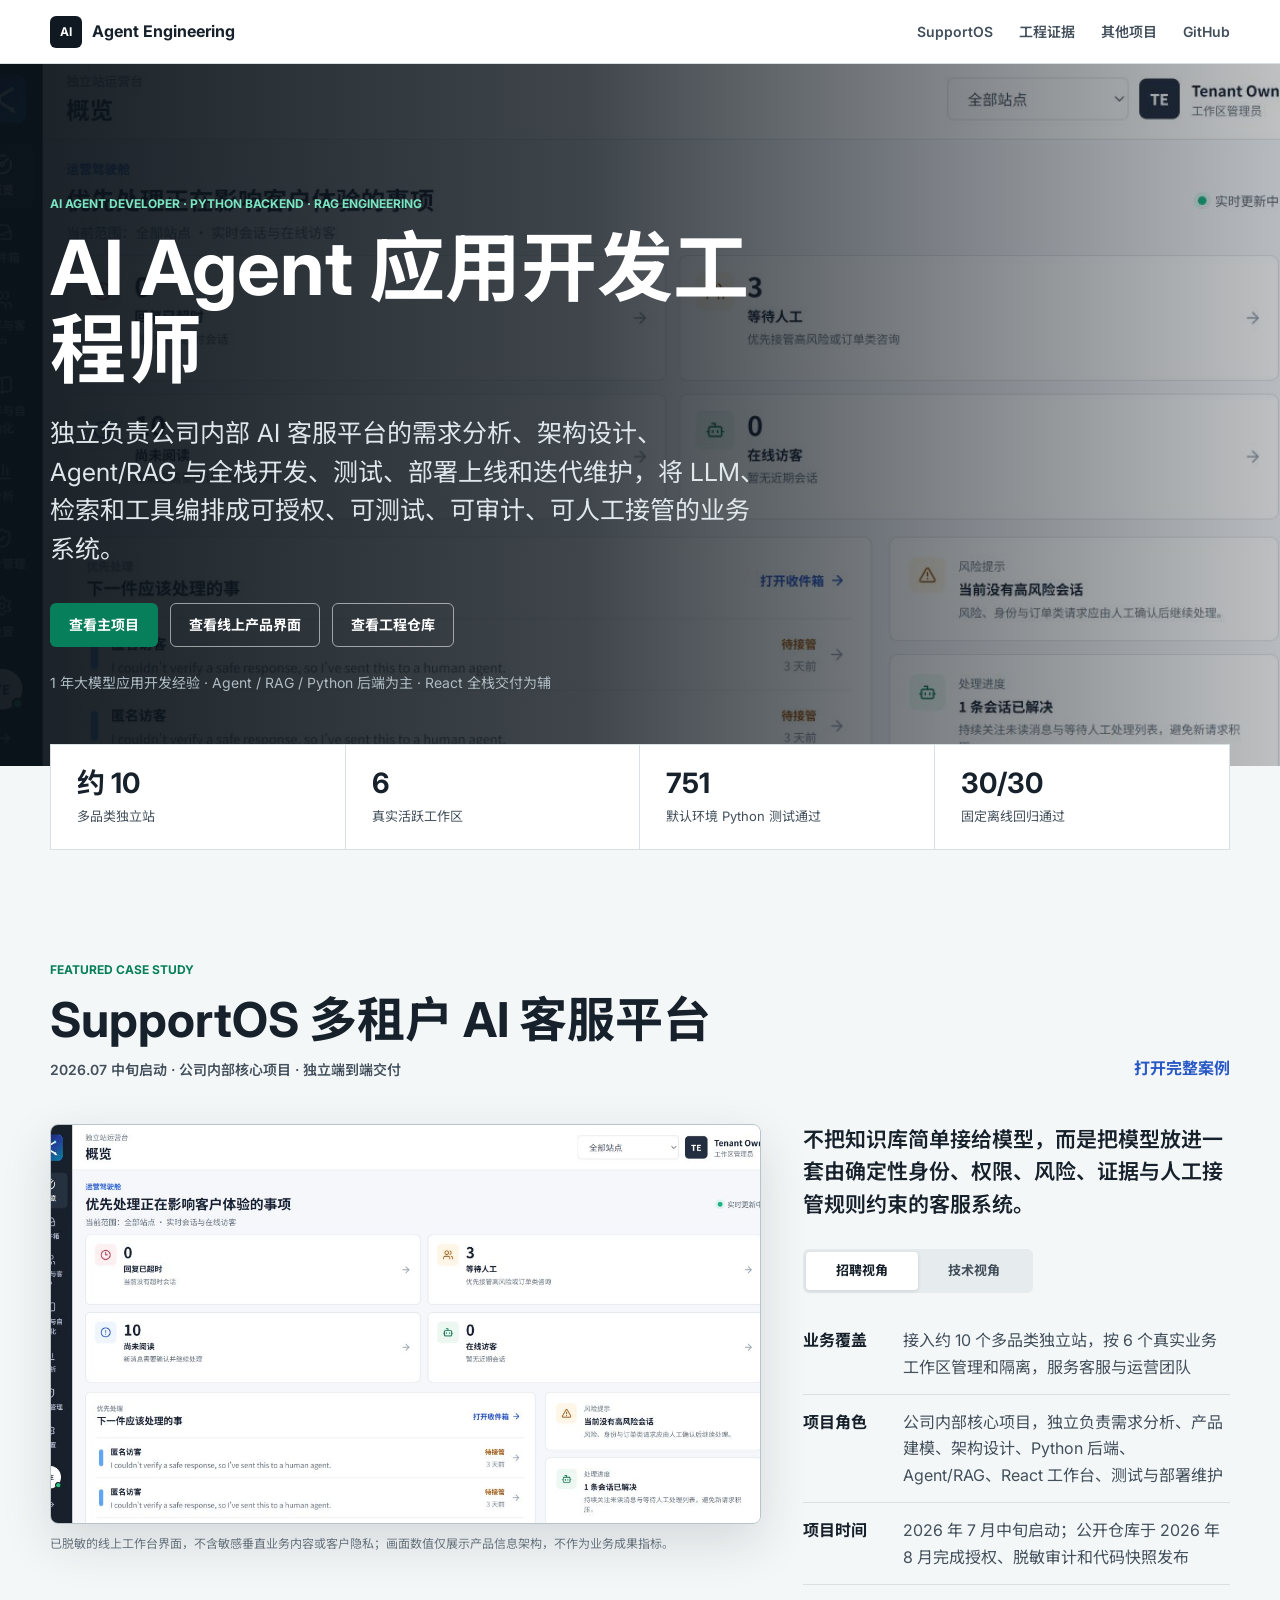
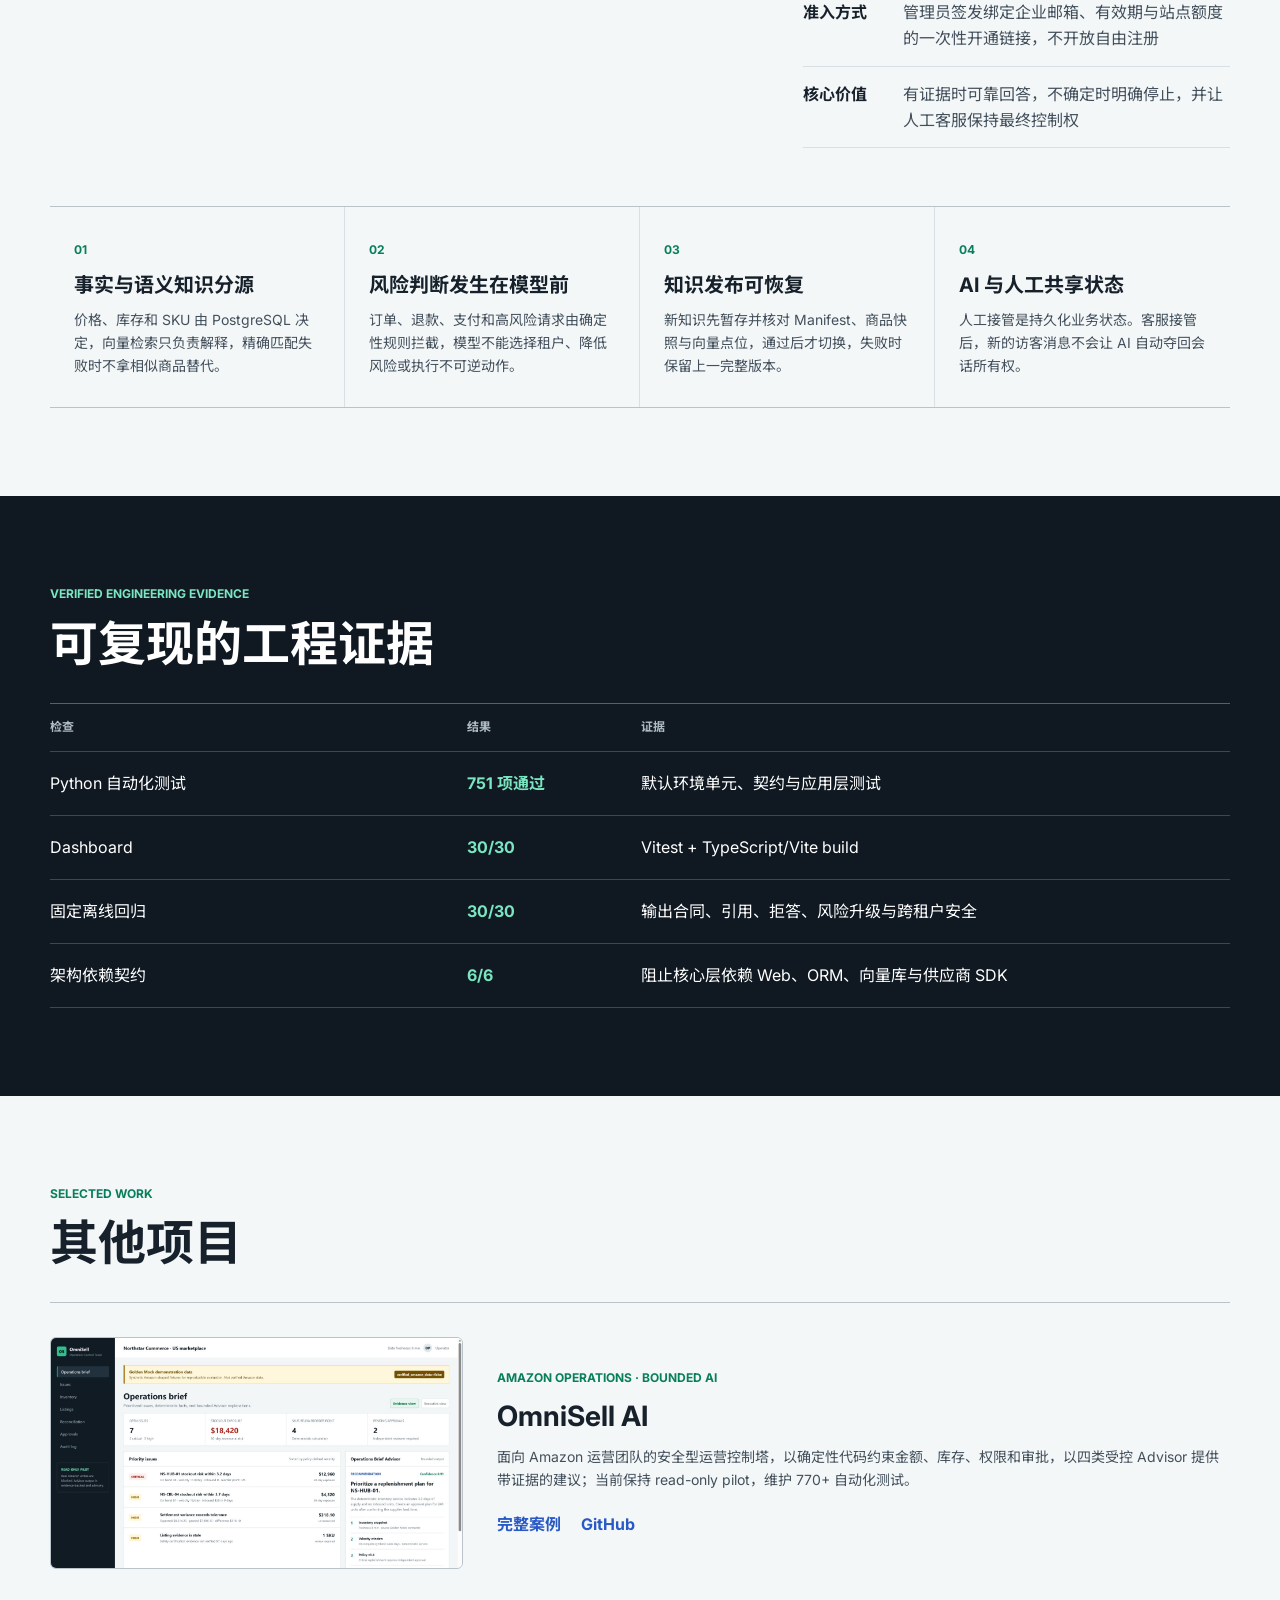
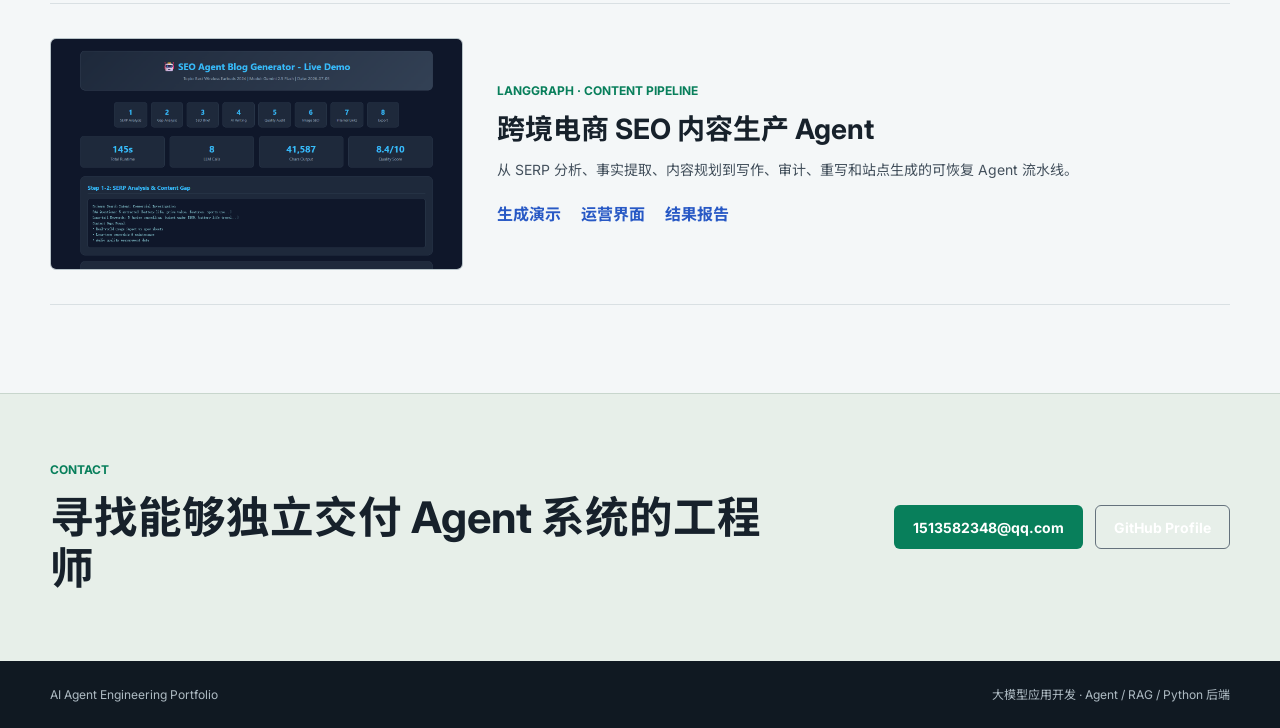
==== commit 88d1f4aa: "Clarify SupportOS role and provenance" ====
--- a/index.html
+++ b/index.html
@@ -32,12 +32,12 @@
         <p class="eyebrow">AI Agent Developer · Python Backend · RAG Engineering</p>
         <h1 id="hero-title">AI Agent 应用开发工程师</h1>
         <p class="hero-summary">
-          独立负责公司内部 AI 客服平台的设计、开发、部署与维护，将 LLM、检索和工具编排成可授权、可测试、可审计、可人工接管的业务系统。
+          独立负责公司内部 AI 客服平台的需求分析、架构设计、Agent/RAG 与全栈开发、测试、部署上线和迭代维护，将 LLM、检索和工具编排成可授权、可测试、可审计、可人工接管的业务系统。
         </p>
         <div class="hero-actions">
           <a class="button button-primary" href="#supportos">查看主项目</a>
           <a class="button button-secondary" href="https://livechatgo.com/" target="_blank" rel="noreferrer">查看线上产品界面</a>
-          <a class="button button-secondary" href="https://github.com/paulrose4/obsidian-rag-support-agent" target="_blank" rel="noreferrer">查看工程仓库</a>
+          <a class="button button-secondary" href="https://github.com/paulrose4/supportos-ai-customer-support-platform" target="_blank" rel="noreferrer">查看工程仓库</a>
         </div>
         <p class="hero-note">1 年大模型应用开发经验 · Agent / RAG / Python 后端为主 · React 全栈交付为辅</p>
       </div>
@@ -55,7 +55,7 @@
         <div>
           <p class="eyebrow">Featured Case Study</p>
           <h2>SupportOS 多租户 AI 客服平台</h2>
-          <p class="section-kicker">公司内部核心项目 · 个人独立负责全流程</p>
+          <p class="section-kicker">2026.07 中旬启动 · 公司内部核心项目 · 独立端到端交付</p>
         </div>
         <a class="text-link" href="supportos-case-study.html">打开完整案例</a>
       </div>
@@ -78,7 +78,8 @@
           <div data-view-panel="recruiter">
             <dl class="fact-list">
               <div><dt>业务覆盖</dt><dd>接入约 10 个多品类独立站，按 6 个真实业务工作区管理和隔离，服务客服与运营团队</dd></div>
-              <div><dt>项目角色</dt><dd>公司内部核心项目，个人独立负责需求分析、架构设计、Python 后端、Agent/RAG、前端、部署与持续维护</dd></div>
+              <div><dt>项目角色</dt><dd>公司内部核心项目，独立负责需求分析、产品建模、架构设计、Python 后端、Agent/RAG、React 工作台、测试与部署维护</dd></div>
+              <div><dt>项目时间</dt><dd>2026 年 7 月中旬启动；公开仓库于 2026 年 8 月完成授权、脱敏审计和代码快照发布</dd></div>
               <div><dt>准入方式</dt><dd>管理员签发绑定企业邮箱、有效期与站点额度的一次性开通链接，不开放自由注册</dd></div>
               <div><dt>核心价值</dt><dd>有证据时可靠回答，不确定时明确停止，并让人工客服保持最终控制权</dd></div>
             </dl>
--- a/assets/styles.css
+++ b/assets/styles.css
@@ -653,6 +653,34 @@
   border-bottom: 1px solid var(--line);
 }
 
+.responsibility-list {
+  margin: 46px 0 0;
+  border-top: 1px solid var(--line-strong);
+}
+
+.responsibility-list div {
+  display: grid;
+  grid-template-columns: minmax(210px, 0.42fr) minmax(0, 1.58fr);
+  gap: 30px;
+  padding: 22px 0;
+  border-bottom: 1px solid var(--line-strong);
+}
+
+.responsibility-list dt {
+  color: var(--green);
+  font-weight: 700;
+}
+
+.responsibility-list dd {
+  margin: 0;
+  color: var(--ink-soft);
+}
+
+.provenance-note a {
+  color: var(--green);
+  font-weight: 700;
+}
+
 .access-section {
   padding-top: 72px;
 }
@@ -847,6 +875,11 @@
     grid-template-columns: repeat(2, 1fr);
   }
 
+  .responsibility-list div {
+    grid-template-columns: 1fr;
+    gap: 8px;
+  }
+
   .case-facts div:nth-child(2) {
     border-right: 0;
   }
